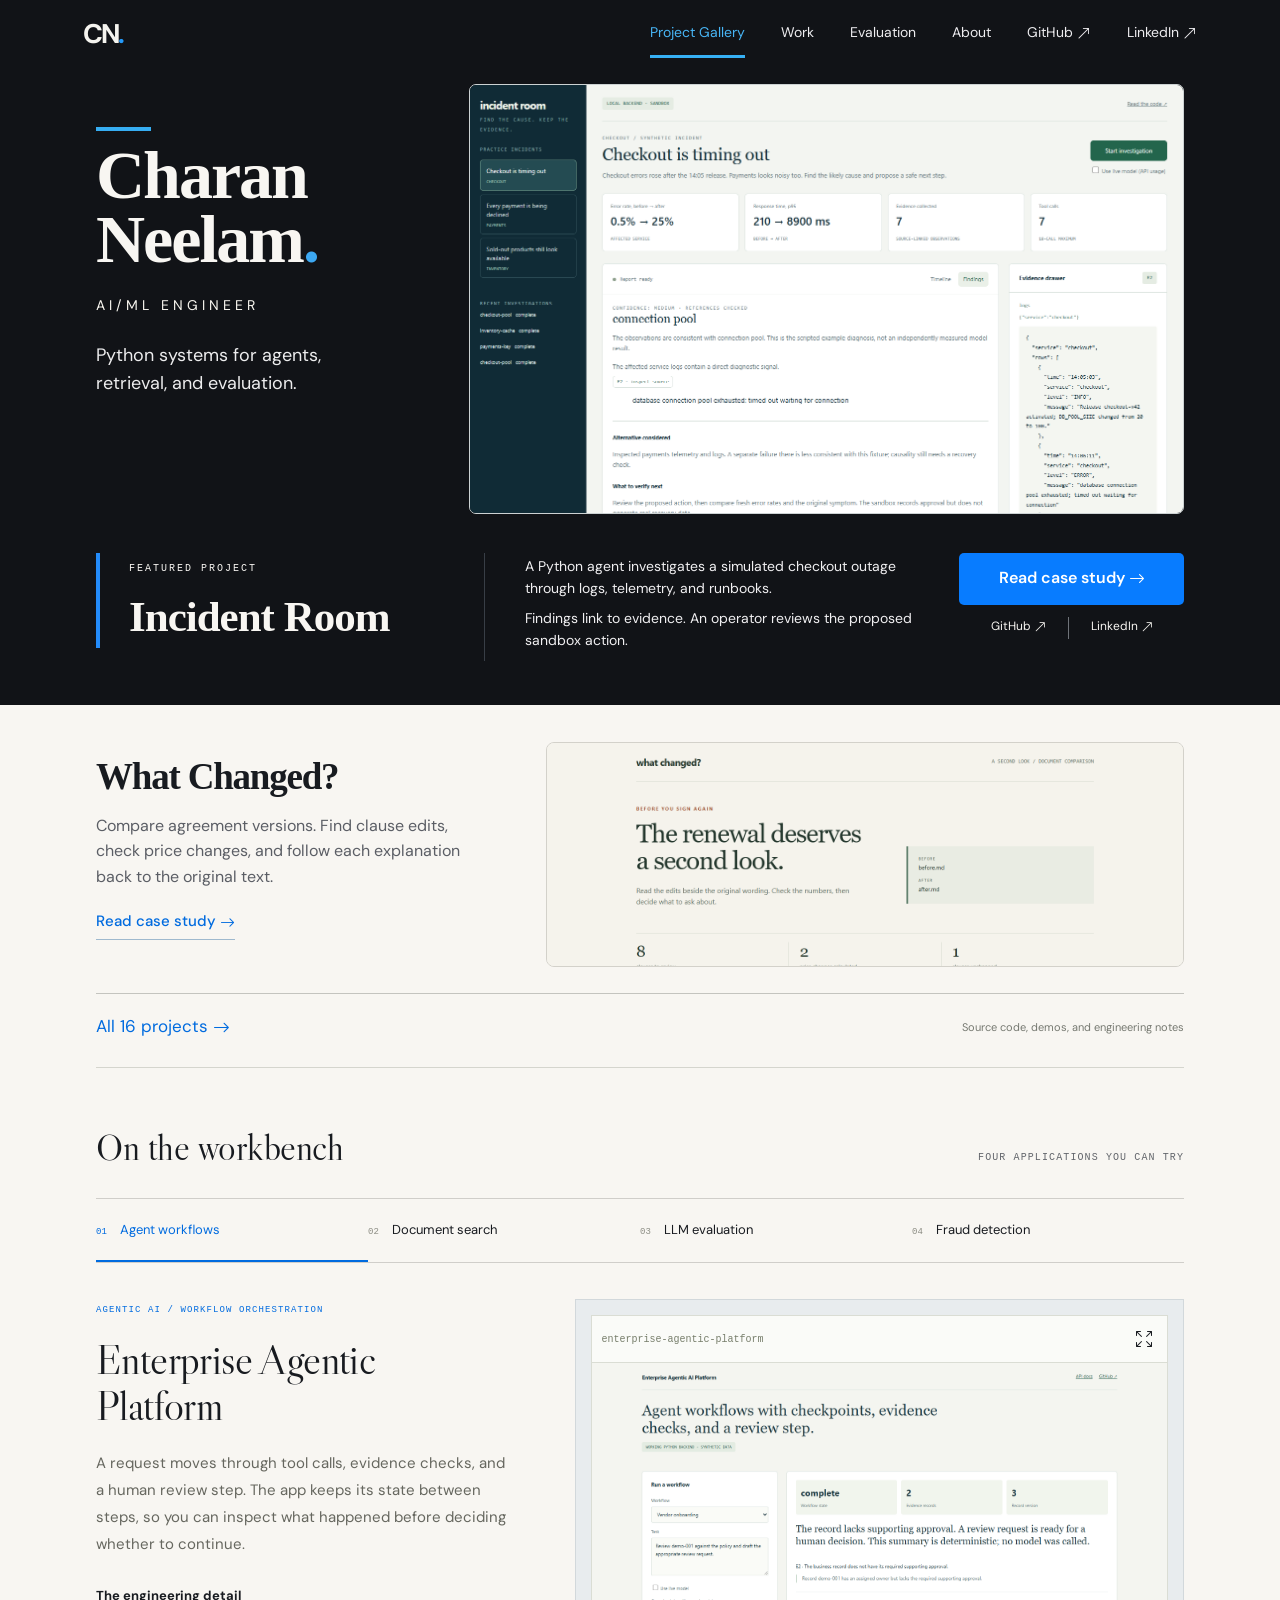
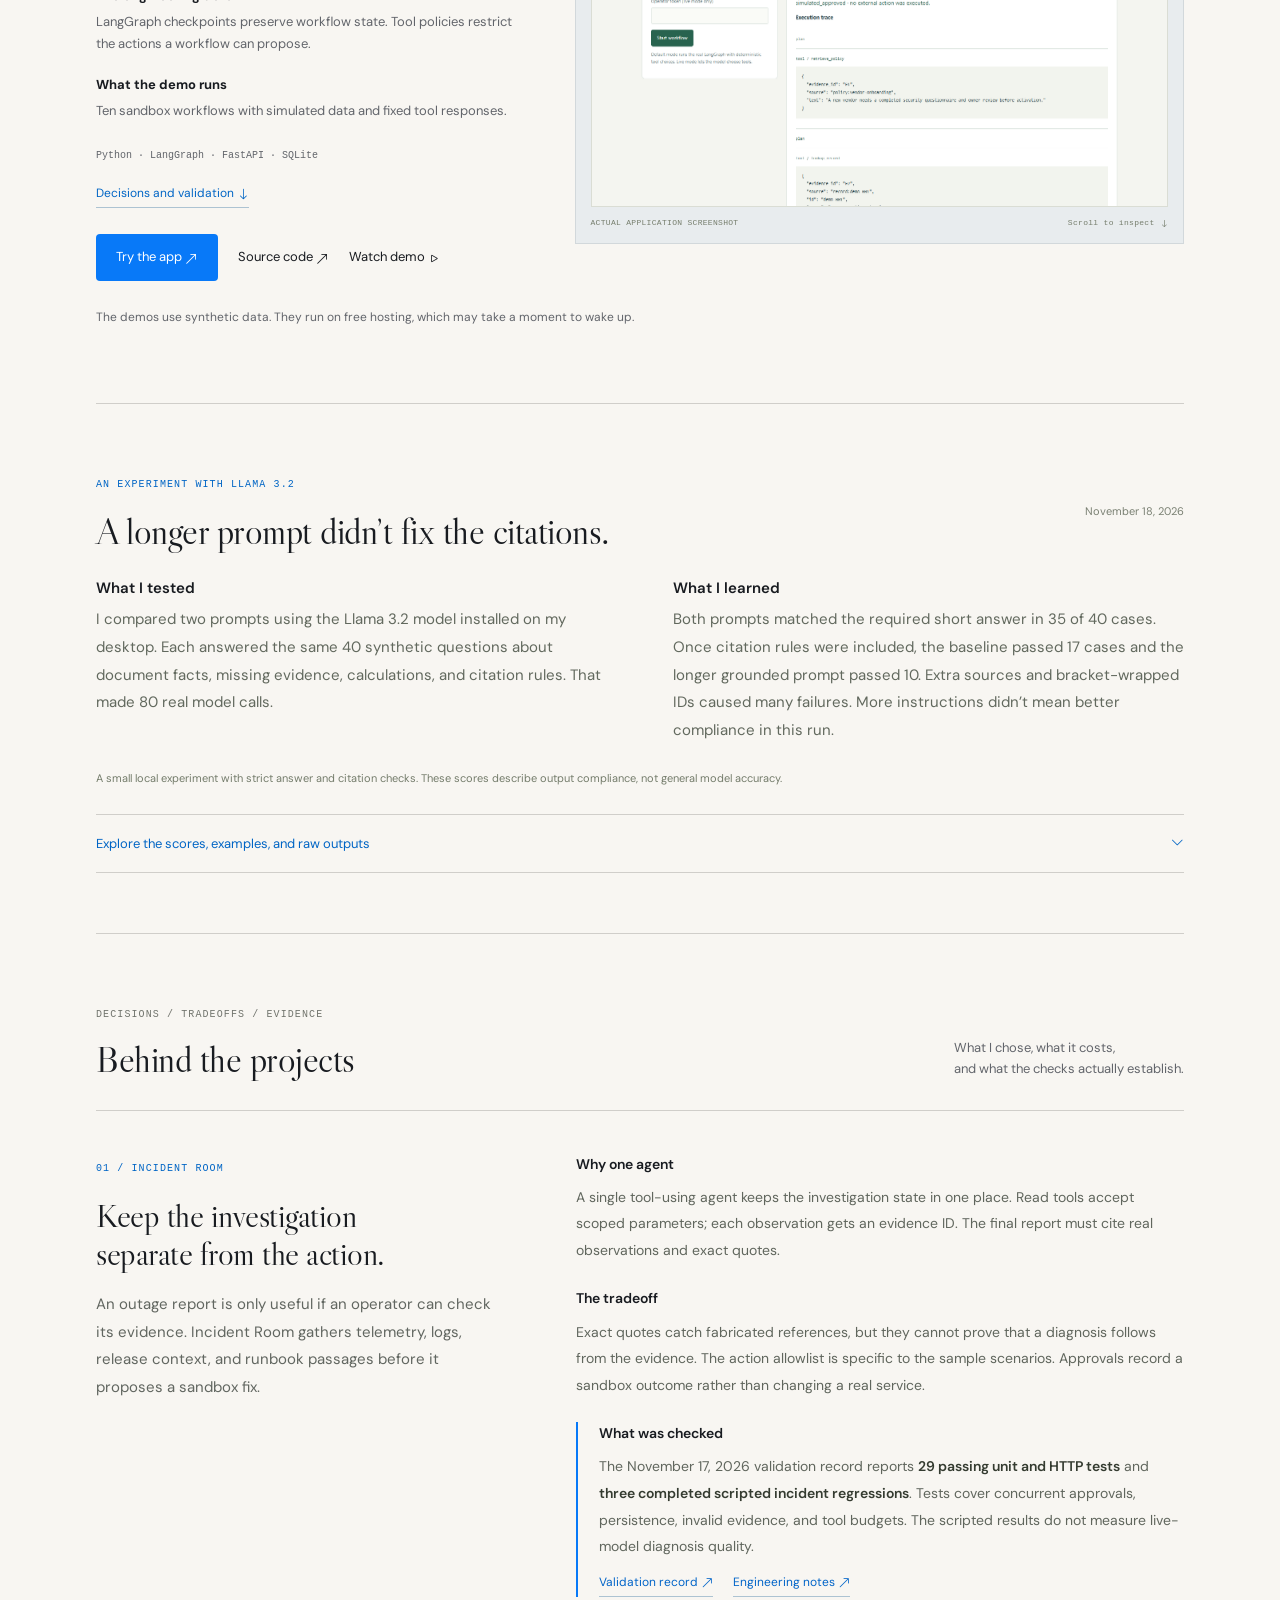
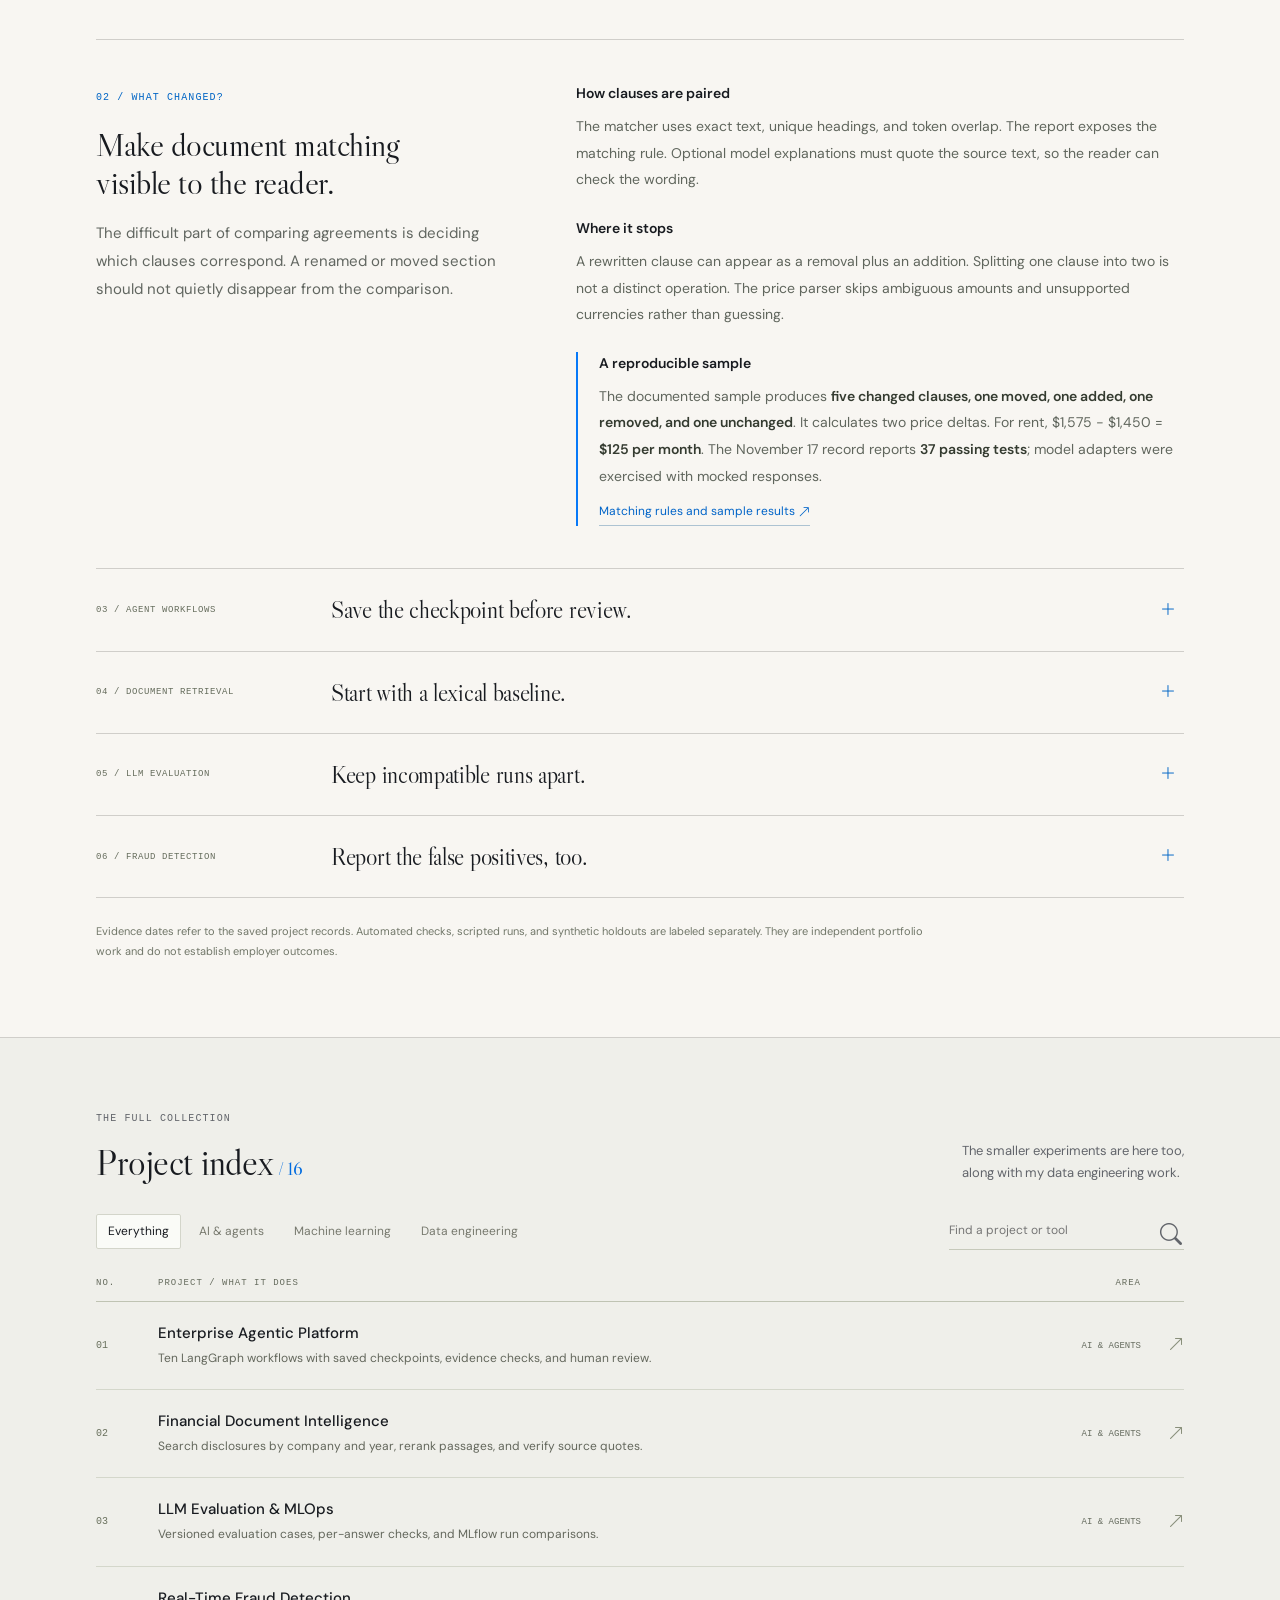
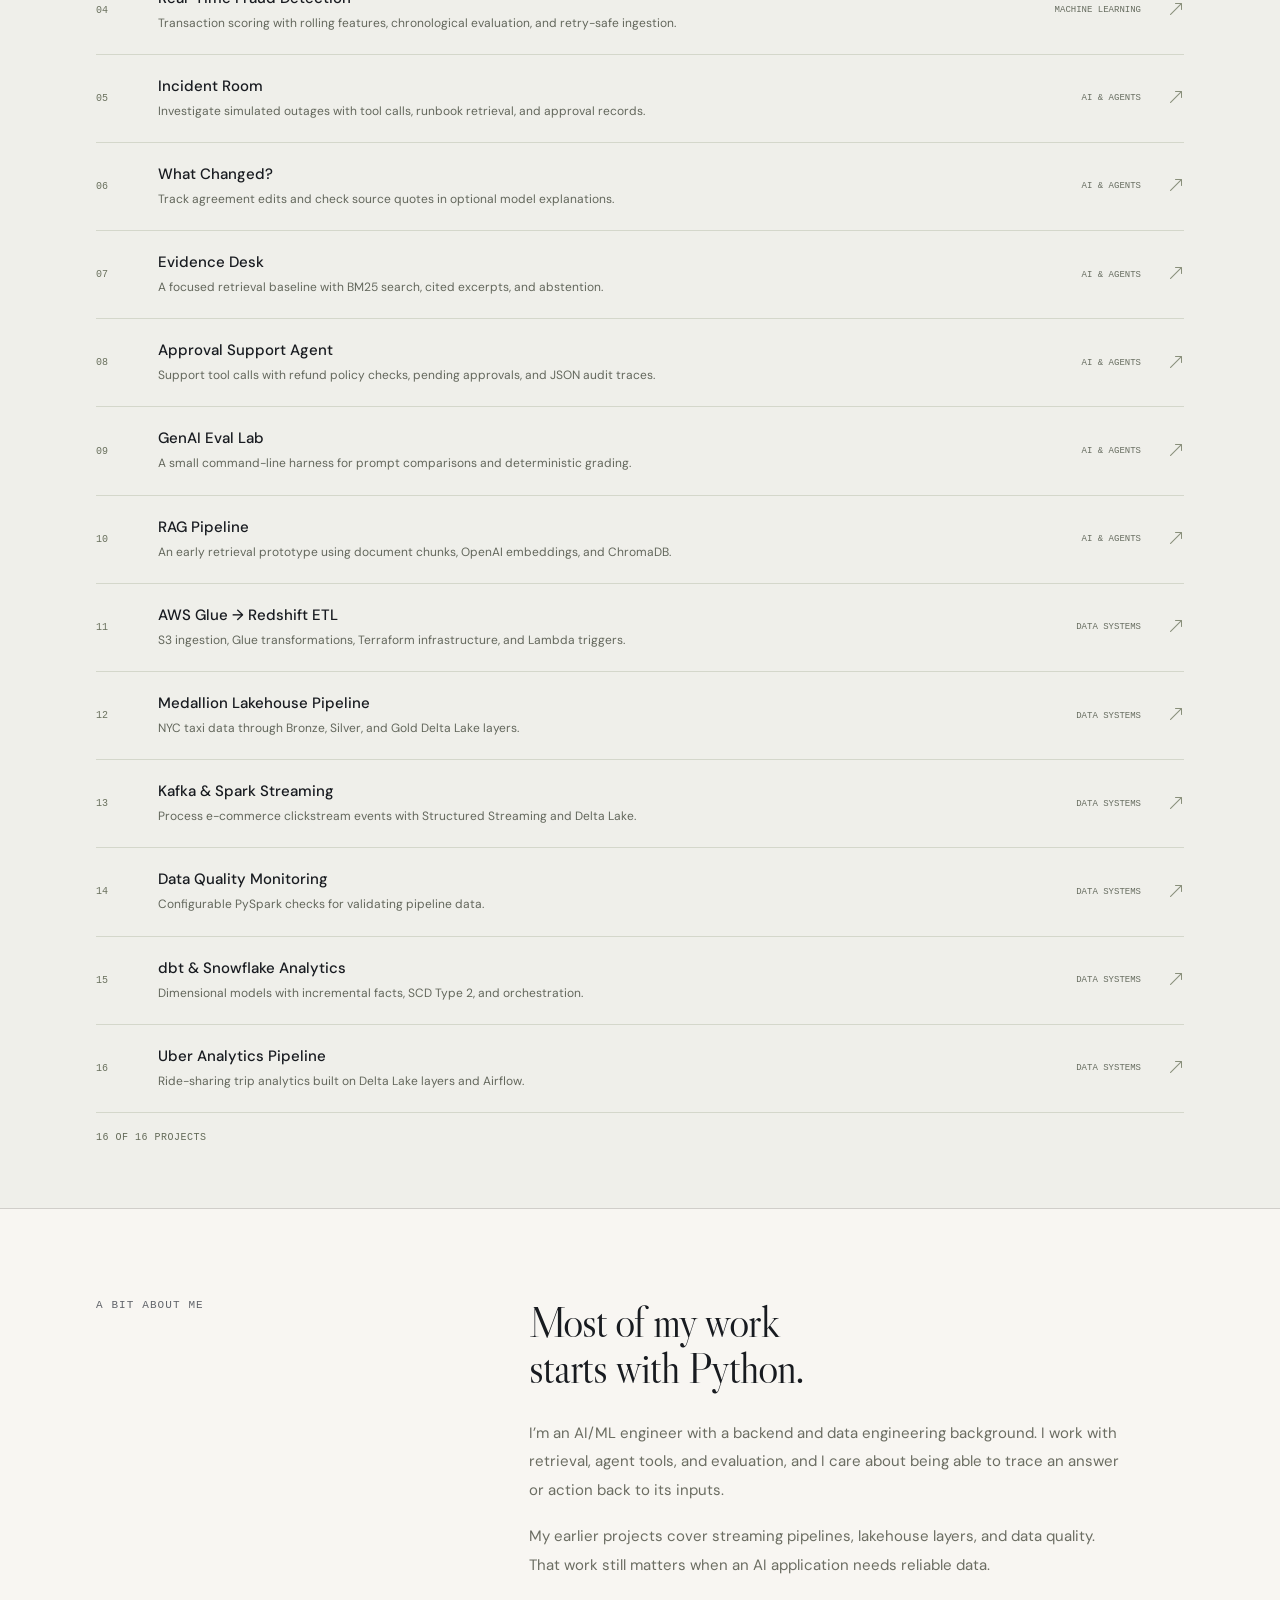
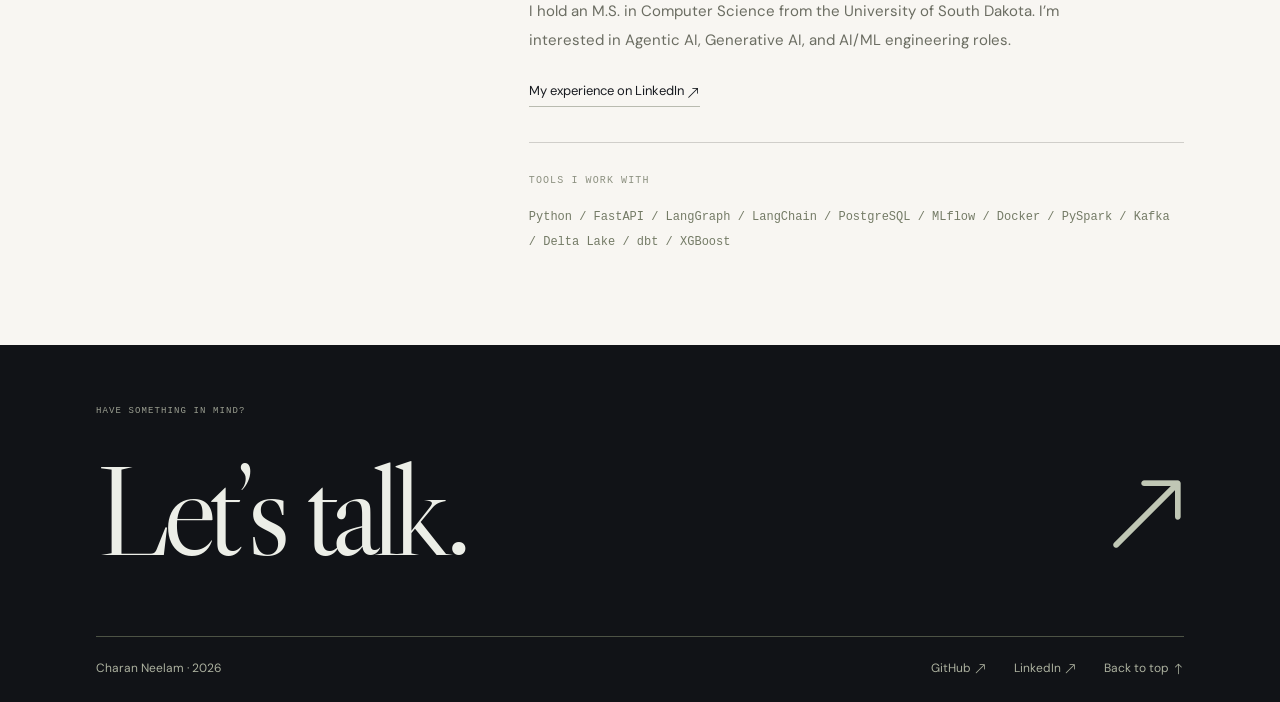
==== index.html @ 2e64ad47 "Publish Charan Neelam AI engineering portfolio" ====
<!doctype html>
<html lang="en"><head><meta charset="UTF-8"><meta name="viewport" content="width=device-width,initial-scale=1"><meta name="description" content="Charan Neelam — AI/ML engineer and Python developer. Application demos, code, and engineering notes."><meta name="theme-color" content="#f7f7f4"><title>Charan Neelam — AI/ML Engineer</title><link rel="icon" href="assets/favicon.svg" type="image/svg+xml"><link rel="stylesheet" href="style.css"><link rel="stylesheet" href="gallery.css"><link rel="stylesheet" href="refinements.css"><link rel="stylesheet" href="case-studies.css"><link rel="stylesheet" href="evaluation.css"><link rel="stylesheet" href="evaluation-summary.css"><link rel="stylesheet" href="assets/bootstrap-icons.css"><script src="app.js" defer></script></head><body><a class="skip" href="#main">Skip to content</a>
<header class="nav"><a class="wordmark" href="#home" aria-label="Charan Neelam home">CN<span>.</span></a><nav aria-label="Main navigation"><a class="current" href="#home">Project Gallery</a><a href="#work">Work</a><a href="#real-evaluation">Evaluation</a><a href="#about">About</a><a class="social-nav" href="https://github.com/charanneelam123-dot" target="_blank" rel="noopener">GitHub <i class="bi bi-arrow-up-right" aria-hidden="true"></i></a><a class="social-nav" href="https://www.linkedin.com/in/charanneelam/" target="_blank" rel="noopener">LinkedIn <i class="bi bi-arrow-up-right" aria-hidden="true"></i></a></nav></header>
<main id="main"><div class="opening"><section id="home" class="gallery-hero shell"><div class="gallery-top"><div class="identity"><h1>Charan<br>Neelam<span>.</span></h1><div class="role">AI/ML ENGINEER</div><p>Python systems for agents,<br>retrieval, and evaluation.</p></div><a class="hero-screen" href="https://github.com/charanneelam123-dot/incident-room" target="_blank" rel="noopener" aria-label="Read the Incident Room project"><img src="assets/incident-room.png" alt="Incident Room dashboard: a simulated checkout outage investigation with logs, findings, and evidence"></a></div><div class="gallery-caption"><div class="featured-name"><span class="label">FEATURED PROJECT</span><h2>Incident Room</h2></div><div class="featured-story"><p>A Python agent investigates a simulated checkout outage through logs, telemetry, and runbooks.</p><p>Findings link to evidence. An operator reviews the proposed sandbox action.</p></div><div class="featured-action"><a class="button" href="#case-incident">Read case study <i class="bi bi-arrow-right" aria-hidden="true"></i></a><div><a href="https://github.com/charanneelam123-dot" target="_blank" rel="noopener">GitHub <i class="bi bi-arrow-up-right" aria-hidden="true"></i></a><a href="https://www.linkedin.com/in/charanneelam/" target="_blank" rel="noopener">LinkedIn <i class="bi bi-arrow-up-right" aria-hidden="true"></i></a></div></div></div></section></div><section class="secondary shell"><div class="secondary-copy"><h2>What Changed?</h2><p>Compare agreement versions. Find clause edits, check price changes, and follow each explanation back to the original text.</p><a class="underlink" href="#case-changes">Read case study <i class="bi bi-arrow-right" aria-hidden="true"></i></a></div><a class="secondary-screen" href="https://github.com/charanneelam123-dot/what-changed" target="_blank" rel="noopener" aria-label="Read the What Changed project"><img src="assets/what-changed.png" alt="What Changed agreement comparison report with before and after documents"></a><div class="secondary-index"><a href="#collection">All 16 projects <i class="bi bi-arrow-right" aria-hidden="true"></i></a><span>Source code, demos, and engineering notes</span></div></section>
<section class="shell work-section" id="work"><div class="section-top"><h2>On the workbench</h2><span class="label">FOUR APPLICATIONS YOU CAN TRY</span></div><div class="project-tabs" role="tablist" aria-label="Selected applications"><button id="tab-agents" role="tab" aria-selected="true" aria-controls="feature-panel" tabindex="0" data-project="0"><span>01</span> Agent workflows</button><button id="tab-documents" role="tab" aria-selected="false" aria-controls="feature-panel" tabindex="-1" data-project="1"><span>02</span> Document search</button><button id="tab-evaluation" role="tab" aria-selected="false" aria-controls="feature-panel" tabindex="-1" data-project="2"><span>03</span> LLM evaluation</button><button id="tab-fraud" role="tab" aria-selected="false" aria-controls="feature-panel" tabindex="-1" data-project="3"><span>04</span> Fraud detection</button></div>
<div id="feature-panel" class="feature-panel" role="tabpanel" aria-labelledby="tab-agents" tabindex="0"><div class="feature-info"><div class="feature-category label" id="feature-category">AGENTIC AI / WORKFLOW ORCHESTRATION</div><h3 id="feature-title">Enterprise Agentic Platform</h3><p id="feature-description">A request moves through tool calls, evidence checks, and a human review step. The app keeps its state between steps, so you can inspect what happened before deciding whether to continue.</p><dl id="feature-notes"><div><dt>The engineering detail</dt><dd>LangGraph checkpoints preserve workflow state. Tool policies restrict the actions a workflow can propose.</dd></div><div><dt>What the demo runs</dt><dd>Ten sandbox workflows with simulated data and fixed tool responses.</dd></div></dl><div class="feature-stack" id="feature-stack">Python · LangGraph · FastAPI · SQLite</div><a class="feature-case-link" id="feature-case-link" href="#case-agents">Decisions and validation <i class="bi bi-arrow-down" aria-hidden="true"></i></a><div class="feature-links"><a class="button" id="feature-demo" href="https://enterprise-agentic-platform-s0cj.onrender.com" target="_blank" rel="noopener">Try the app <i class="bi bi-arrow-up-right" aria-hidden="true"></i></a><a id="feature-code" href="https://github.com/charanneelam123-dot/enterprise-agentic-platform" target="_blank" rel="noopener">Source code <i class="bi bi-arrow-up-right" aria-hidden="true"></i></a><button id="feature-video" class="watch" data-video="enterprise-agentic-platform" data-title="Enterprise Agentic Platform">Watch demo <i class="bi bi-play" aria-hidden="true"></i></button></div></div><figure class="screen-frame"><div class="screen-header"><span id="screen-name">enterprise-agentic-platform</span><button id="expand-screen" aria-label="View full application screenshot"><i class="bi bi-arrows-fullscreen" aria-hidden="true"></i></button></div><div class="screen-scroll"><img id="feature-image" src="assets/enterprise-agentic-platform.png" alt="Enterprise Agentic Platform showing a workflow result, evidence, and review controls"></div><figcaption><span>ACTUAL APPLICATION SCREENSHOT</span><span>Scroll to inspect <i class="bi bi-arrow-down" aria-hidden="true"></i></span></figcaption></figure></div><p class="hosting-note">The demos use synthetic data. They run on free hosting, which may take a moment to wake up.</p></section>

<section id="real-evaluation" class="real-evaluation shell" aria-labelledby="real-evaluation-title"><div class="section-top"><div><span class="label">AN EXPERIMENT WITH LLAMA 3.2</span><h2 id="real-evaluation-title">A longer prompt didn’t fix the citations.</h2></div><span class="eval-date">November 18, 2026</span></div><div class="eval-summary"><div><h3>What I tested</h3><p>I compared two prompts using the Llama 3.2 model installed on my desktop. Each answered the same 40 synthetic questions about document facts, missing evidence, calculations, and citation rules. That made 80 real model calls.</p></div><div><h3>What I learned</h3><p>Both prompts matched the required short answer in 35 of 40 cases. Once citation rules were included, the baseline passed 17 cases and the longer grounded prompt passed 10. Extra sources and bracket-wrapped IDs caused many failures. More instructions didn’t mean better compliance in this run.</p></div></div><p class="eval-scope">A small local experiment with strict answer and citation checks. These scores describe output compliance, not general model accuracy.</p><details class="eval-full"><summary>Explore the scores, examples, and raw outputs <i class="bi bi-chevron-down" aria-hidden="true"></i></summary><div class="eval-full-body"><div class="metric-table"><table><caption>One response per case and prompt; strict output-contract scoring</caption><thead><tr><th scope="col">Measure</th><th scope="col">Baseline prompt</th><th scope="col">Grounded prompt</th></tr></thead><tbody><tr><th scope="row">Answer + citation contract passes</th><td>17/40 (42.5%)</td><td>10/40 (25.0%)</td></tr><tr><th scope="row">Strict answer matches</th><td>35/40</td><td>35/40</td></tr><tr><th scope="row">Exact citation-set matches</th><td>22/40</td><td>10/40</td></tr><tr><th scope="row">Provider errors</th><td>0</td><td>0</td></tr><tr><th scope="row">Median local wall time</th><td>2.76 s</td><td>2.55 s</td></tr></tbody></table></div><p class="eval-caveat">These are strict task-compliance results, not semantic accuracy or a hallucination rate. A correct answer with an extra source or bracket-wrapped ID can fail. “Not specified” also fails the fixed “Insufficient evidence” label. Local timings depend on this machine and do not describe the hosted app.</p><details class="category-breakdown"><summary>Inspect all eight categories</summary><div class="metric-table"><table><thead><tr><th scope="col">Category</th><th scope="col">Baseline</th><th scope="col">Grounded</th></tr></thead><tbody><tr><th scope='row'>arithmetic</th><td>1/5</td><td>0/5</td></tr><tr><th scope='row'>context injection</th><td>3/5</td><td>1/5</td></tr><tr><th scope='row'>currency units</th><td>0/5</td><td>0/5</td></tr><tr><th scope='row'>fact lookup</th><td>5/5</td><td>0/5</td></tr><tr><th scope='row'>missing evidence</th><td>0/5</td><td>5/5</td></tr><tr><th scope='row'>multi source</th><td>0/5</td><td>0/5</td></tr><tr><th scope='row'>negation</th><td>5/5</td><td>0/5</td></tr><tr><th scope='row'>version conflict</th><td>3/5</td><td>4/5</td></tr></tbody></table></div></details><p class="eval-intro">Both prompts matched the required short answer in 35 of 40 cases. The baseline returned “Not specified” on the five missing-evidence cases, which fails the fixed abstention label despite communicating absence. The grounded prompt used the required abstention label but omitted USD on all five rent-increase answers. Citation formatting and extra sources account for much of the difference in joint passes. The longer prompt did not improve strict joint compliance in this run.</p><div class="eval-examples"><h3>Read the answers behind the score</h3><details><summary>negation-04 / grounded / contract failure</summary><p><strong>Question:</strong> Is overnight delivery available for Zone 4? Answer Yes or No.</p><pre>{
  &quot;answer&quot;: &quot;No&quot;,
  &quot;citations&quot;: [
    &quot;policy-3&quot;,
    &quot;notice-3&quot;
  ]
}</pre><p><strong>Accepted answers:</strong> No, Not available, No, not available<br><strong>Required citations:</strong> [&quot;policy-3&quot;]<br>Answer match: True; citation set match: False.</p></details><details><summary>missing_evidence-01 / baseline / contract failure</summary><p><strong>Question:</strong> What is the monthly price of Plan 1?</p><pre>{
  &quot;answer&quot;: &quot;Not specified&quot;,
  &quot;citations&quot;: []
}</pre><p><strong>Accepted answers:</strong> Insufficient evidence<br><strong>Required citations:</strong> []<br>Answer match: False; citation set match: True.</p></details><details><summary>negation-04 / baseline / joint pass</summary><p><strong>Question:</strong> Is overnight delivery available for Zone 4? Answer Yes or No.</p><pre>{
  &quot;answer&quot;: &quot;No&quot;,
  &quot;citations&quot;: [
    &quot;policy-3&quot;
  ]
}</pre><p><strong>Accepted answers:</strong> No, Not available, No, not available<br><strong>Required citations:</strong> [&quot;policy-3&quot;]<br>Answer match: True; citation set match: True.</p></details></div><div class="eval-downloads"><a href="evaluation/report.json" download>Full result JSON <i class="bi bi-download" aria-hidden="true"></i></a><a href="evaluation/outputs.jsonl" download>All 80 raw outputs <i class="bi bi-download" aria-hidden="true"></i></a><a href="evaluation/cases.json" download>Dataset and labels <i class="bi bi-download" aria-hidden="true"></i></a><a href="evaluation/manifest.json" download>Prompts and model digest <i class="bi bi-download" aria-hidden="true"></i></a><a href="https://github.com/charanneelam123-dot/llm-evaluation-mlops/blob/main/docs/real-model-evaluation/README.md" target="_blank" rel="noopener">Method and reproduction <i class="bi bi-arrow-up-right" aria-hidden="true"></i></a></div><p class="evidence-note">Small authored challenge set: five related cases per category, a single local run, no prompt tuning after seeing results, and no external benchmark claim. This tests grounded answering and output contracts; it does not evaluate agent tool selection.</p></div></details></section><section id="case-studies" class="case-studies shell" aria-labelledby="case-studies-title"><div class="section-top"><div><span class="label">DECISIONS / TRADEOFFS / EVIDENCE</span><h2 id="case-studies-title">Behind the projects</h2></div><p>What I chose, what it costs,<br>and what the checks actually establish.</p></div>
<article id="case-incident" class="case-study"><div class="case-intro"><span class="label">01 / INCIDENT ROOM</span><h3>Keep the investigation<br>separate from the action.</h3><p>An outage report is only useful if an operator can check its evidence. Incident Room gathers telemetry, logs, release context, and runbook passages before it proposes a sandbox fix.</p></div><div class="case-body"><div><h4>Why one agent</h4><p>A single tool-using agent keeps the investigation state in one place. Read tools accept scoped parameters; each observation gets an evidence ID. The final report must cite real observations and exact quotes.</p></div><div><h4>The tradeoff</h4><p>Exact quotes catch fabricated references, but they cannot prove that a diagnosis follows from the evidence. The action allowlist is specific to the sample scenarios. Approvals record a sandbox outcome rather than changing a real service.</p></div><div class="case-result"><h4>What was checked</h4><p>The November 17, 2026 validation record reports <strong>29 passing unit and HTTP tests</strong> and <strong>three completed scripted incident regressions</strong>. Tests cover concurrent approvals, persistence, invalid evidence, and tool budgets. The scripted results do not measure live-model diagnosis quality.</p><a href="https://github.com/charanneelam123-dot/incident-room/blob/main/docs/validation.md" target="_blank" rel="noopener">Validation record <i class="bi bi-arrow-up-right" aria-hidden="true"></i></a><a href="https://github.com/charanneelam123-dot/incident-room/blob/main/docs/engineering.md" target="_blank" rel="noopener">Engineering notes <i class="bi bi-arrow-up-right" aria-hidden="true"></i></a></div></div></article>
<article id="case-changes" class="case-study"><div class="case-intro"><span class="label">02 / WHAT CHANGED?</span><h3>Make document matching<br>visible to the reader.</h3><p>The difficult part of comparing agreements is deciding which clauses correspond. A renamed or moved section should not quietly disappear from the comparison.</p></div><div class="case-body"><div><h4>How clauses are paired</h4><p>The matcher uses exact text, unique headings, and token overlap. The report exposes the matching rule. Optional model explanations must quote the source text, so the reader can check the wording.</p></div><div><h4>Where it stops</h4><p>A rewritten clause can appear as a removal plus an addition. Splitting one clause into two is not a distinct operation. The price parser skips ambiguous amounts and unsupported currencies rather than guessing.</p></div><div class="case-result"><h4>A reproducible sample</h4><p>The documented sample produces <strong>five changed clauses, one moved, one added, one removed, and one unchanged</strong>. It calculates two price deltas. For rent, $1,575 − $1,450 = <strong>$125 per month</strong>. The November 17 record reports <strong>37 passing tests</strong>; model adapters were exercised with mocked responses.</p><a href="https://github.com/charanneelam123-dot/what-changed/blob/main/docs/notes.md" target="_blank" rel="noopener">Matching rules and sample results <i class="bi bi-arrow-up-right" aria-hidden="true"></i></a></div></div></article>
<div class="case-more"><details id="case-agents"><summary><span>03 / AGENT WORKFLOWS</span><h3>Save the checkpoint before review.</h3><i class="bi bi-plus-lg" aria-hidden="true"></i></summary><div class="case-detail"><p><strong>Decision.</strong> LangGraph interrupts and SQLite checkpoints preserve a pending workflow. A compare-and-swap reservation prevents two reviewers from resuming the same decision.</p><p><strong>Cost.</strong> The free hosted instance has ephemeral storage, so a restart can lose checkpoints. Durable deployment needs persistent storage. Exact quote checks establish text membership, not correct interpretation.</p><p><strong>Evidence.</strong> The November 17 validation records eight passing tests. The suite exercises all ten registered workflows reaching review, reopening the SQLite checkpointer, stale versions, and duplicate decisions. Default tool choices are deterministic; live tool-selection quality remains unmeasured.</p><a href="https://github.com/charanneelam123-dot/enterprise-agentic-platform/blob/main/tests/test_app.py" target="_blank" rel="noopener">Inspect the tests <i class="bi bi-arrow-up-right" aria-hidden="true"></i></a></div></details>
<details id="case-documents"><summary><span>04 / DOCUMENT RETRIEVAL</span><h3>Start with a lexical baseline.</h3><i class="bi bi-plus-lg" aria-hidden="true"></i></summary><div class="case-detail"><p><strong>Decision.</strong> Filter by company and year, then search a normalized TF-IDF index. A lexical reranking rule combines similarity and term coverage. The default answer exposes source excerpts.</p><p><strong>Cost.</strong> TF-IDF can miss paraphrases. This implementation uses neither dense semantic embeddings nor a trained cross-encoder. Quote checks do not establish that an answer follows from the quoted passage.</p><p><strong>Evidence.</strong> The November 17 validation records eight passing tests and successful functional API checks. These verify application behavior; they do not establish retrieval accuracy on a labeled question set. That evaluation is the next step before replacing the baseline.</p><a href="https://github.com/charanneelam123-dot/financial-document-intelligence/blob/main/docs/validation.md" target="_blank" rel="noopener">Validation record <i class="bi bi-arrow-up-right" aria-hidden="true"></i></a></div></details>
<details id="case-evaluation"><summary><span>05 / LLM EVALUATION</span><h3>Keep incompatible runs apart.</h3><i class="bi bi-plus-lg" aria-hidden="true"></i></summary><div class="case-detail"><p><strong>Decision.</strong> Keep every answer and failed check, with prompt and dataset hashes. The comparison API rejects runs from different datasets or fixture/live modes. MLflow stores aggregate results and version identifiers.</p><p><strong>Cost.</strong> Term, negation, and citation checks are transparent proxies. They can miss semantic errors. Authored fixture outputs make the harness repeatable but cannot measure a model improvement.</p><p><strong>Evidence.</strong> The fixture dataset contains twelve versioned cases and two prompt variants. The November 17 record reports eight passing tests, including provider-error recording and incompatible-dataset rejection. A separate local Llama 3.2 evaluation now records 80 real inference calls across 40 cases; the scorecard above publishes every output and its limits.</p><a href="https://github.com/charanneelam123-dot/llm-evaluation-mlops/blob/main/tests/test_app.py" target="_blank" rel="noopener">Grader and comparison tests <i class="bi bi-arrow-up-right" aria-hidden="true"></i></a></div></details>
<details id="case-fraud"><summary><span>06 / FRAUD DETECTION</span><h3>Report the false positives, too.</h3><i class="bi bi-plus-lg" aria-hidden="true"></i></summary><div class="case-detail"><p><strong>Decision.</strong> Train XGBoost on rolling transaction features, split events chronologically, and choose the decision threshold using validation data only.</p><p><strong>Measured result.</strong> The saved run uses 5,000 synthetic transactions (seed 41), split into 3,000 training, 1,000 validation, and 1,000 test rows. At a threshold of 0.40, the test set has 14 true positives, 267 false positives, 12 false negatives, and 707 true negatives.</p><div class="metric-table" role="region" aria-label="Synthetic fraud holdout results"><table><thead><tr><th scope="col">Measure</th><th scope="col">Synthetic test result</th></tr></thead><tbody><tr><th scope="row">Precision</th><td>4.98%</td></tr><tr><th scope="row">Recall</th><td>53.85%</td></tr><tr><th scope="row">PR-AUC</th><td>0.0529</td></tr><tr><th scope="row">Fraud prevalence</th><td>2.60%</td></tr></tbody></table></div><p><strong>The tradeoff.</strong> Roughly 95% of flagged transactions are false positives in this sample. That is too noisy to justify automatic blocking. The result exposes the need for better features and threshold analysis; synthetic data cannot establish performance on real fraud.</p><a href="https://github.com/charanneelam123-dot/realtime-fraud-detection/blob/main/docs/synthetic-holdout.json" target="_blank" rel="noopener">Full saved holdout result <i class="bi bi-arrow-up-right" aria-hidden="true"></i></a></div></details></div>
<p class="evidence-note">Evidence dates refer to the saved project records. Automated checks, scripted runs, and synthetic holdouts are labeled separately. They are independent portfolio work and do not establish employer outcomes.</p></section>
<section class="index-section" id="collection"><div class="shell"><div class="section-top"><div><span class="label">THE FULL COLLECTION</span><h2>Project index<span class="orange"> / 16</span></h2></div><p>The smaller experiments are here too,<br>along with my data engineering work.</p></div><div class="collection-controls"><div class="filters" role="group" aria-label="Filter projects"><button class="selected" data-filter="all" aria-pressed="true">Everything</button><button data-filter="ai" aria-pressed="false">AI & agents</button><button data-filter="ml" aria-pressed="false">Machine learning</button><button data-filter="data" aria-pressed="false">Data engineering</button></div><label class="search"><span class="sr-only">Search projects</span><input id="project-search" type="search" placeholder="Find a project or tool"><span><i class="bi bi-search" aria-hidden="true"></i></span></label></div><div class="index-head"><span>NO.</span><span>PROJECT / WHAT IT DOES</span><span>AREA</span><span></span></div><div id="project-list" class="project-list"></div><p id="result-count" class="result-count" aria-live="polite"></p><p id="empty" hidden>Nothing matched. Try Python, Spark, or RAG.</p></div></section>
<section id="about" class="about shell"><div class="about-label"><span class="label">A BIT ABOUT ME</span></div><div class="about-main"><h2>Most of my work<br>starts with Python.</h2><p>I’m an AI/ML engineer with a backend and data engineering background. I work with retrieval, agent tools, and evaluation, and I care about being able to trace an answer or action back to its inputs.</p><p>My earlier projects cover streaming pipelines, lakehouse layers, and data quality. That work still matters when an AI application needs reliable data.</p><p>I hold an M.S. in Computer Science from the University of South Dakota. I’m interested in Agentic AI, Generative AI, and AI/ML engineering roles.</p><a class="underlink" href="https://www.linkedin.com/in/charanneelam/" target="_blank" rel="noopener">My experience on LinkedIn <i class="bi bi-arrow-up-right" aria-hidden="true"></i></a><div class="toolbox"><span class="label">TOOLS I WORK WITH</span><p>Python / FastAPI / LangGraph / LangChain / PostgreSQL / MLflow / Docker / PySpark / Kafka / Delta Lake / dbt / XGBoost</p></div></div></section>
<footer><div class="shell footer-main"><span class="label">HAVE SOMETHING IN MIND?</span><a class="footer-cta" href="https://www.linkedin.com/in/charanneelam/" target="_blank" rel="noopener">Let’s talk.<span><i class="bi bi-arrow-up-right" aria-hidden="true"></i></span></a><div class="footer-bottom"><span>Charan Neelam · 2026</span><div><a href="https://github.com/charanneelam123-dot" target="_blank" rel="noopener">GitHub <i class="bi bi-arrow-up-right" aria-hidden="true"></i></a><a href="https://www.linkedin.com/in/charanneelam/" target="_blank" rel="noopener">LinkedIn <i class="bi bi-arrow-up-right" aria-hidden="true"></i></a><a href="#home">Back to top <i class="bi bi-arrow-up" aria-hidden="true"></i></a></div></div></div></footer></main>
<dialog id="video-dialog"><div class="dialog-heading"><h2 id="video-title">Project walkthrough</h2><button id="close-video" aria-label="Close walkthrough"><i class="bi bi-x-lg" aria-hidden="true"></i></button></div><p>A short captioned walkthrough using real application screenshots.</p><video controls playsinline preload="none"></video></dialog><dialog id="image-dialog"><div class="dialog-heading"><h2 id="image-title">Application screenshot</h2><button id="close-image" aria-label="Close full screenshot"><i class="bi bi-x-lg" aria-hidden="true"></i></button></div><img id="full-image" src="assets/enterprise-agentic-platform.png" alt="Full application screenshot"></dialog></body></html>
---- style.css ----
@import url('https://fonts.googleapis.com/css2?family=DM+Sans:wght@400;500;600;700&family=Space+Grotesk:wght@400;500;600;700&display=swap');
:root{--paper:#f7f7f4;--ink:#232422;--muted:#73736c;--line:#d8d8d0;--accent:#b94724;--mono:ui-monospace,SFMono-Regular,Consolas,monospace}*{box-sizing:border-box}html{scroll-behavior:smooth;scroll-padding-top:100px}body{margin:0;background:var(--paper);color:var(--ink);font-family:'DM Sans',Arial,sans-serif;line-height:1.65}a{color:inherit;text-decoration:none}button,input{font:inherit;color:inherit}button{cursor:pointer;border:0}img{display:block;max-width:100%}a:focus-visible,button:focus-visible,input:focus-visible,[tabindex]:focus-visible{outline:2px solid var(--accent);outline-offset:5px}h1,h2,h3,p,figure,dl,dd{margin:0}h1,h2,h3{font-family:'Space Grotesk',Arial,sans-serif;font-weight:500;line-height:1.08;letter-spacing:-.05em}.shell{width:min(1260px,calc(100% - 112px));margin:auto}.label{font:10px var(--mono);letter-spacing:1.1px}.orange{color:var(--accent)}.skip{position:fixed;top:-60px;padding:10px;background:white;z-index:50}.skip:focus{top:0}.nav{display:flex;align-items:center;justify-content:space-between;padding:23px 56px;border-bottom:1px solid var(--line);background:#f7f7f4f5;position:sticky;top:0;z-index:10;backdrop-filter:blur(10px)}.wordmark{font:700 25px 'Space Grotesk',sans-serif;letter-spacing:-2px}.wordmark span{color:var(--accent)}.nav nav{display:flex;gap:36px;font-size:12px}.nav nav a{color:#575851}.nav nav a:hover{color:var(--accent)}.nav sup{color:var(--accent);font:9px var(--mono);margin-left:3px}.contact{font-size:12px}.hero{padding-top:40px}.hero-top{display:flex;justify-content:space-between;color:var(--muted)}.hero h1{font-size:clamp(76px,11.5vw,165px);letter-spacing:-.075em;line-height:1.03;margin:38px 0 30px;white-space:nowrap}.hero h1>span{font-weight:400;color:#5b5c55}.name-dot{color:var(--accent)}.hero-bottom{display:flex;justify-content:space-between;align-items:flex-end;gap:60px;padding:5px 0 56px}.hero-bottom>p{font-size:18px;line-height:1.65;max-width:520px;color:#5d5e57}.round-link{display:flex;gap:25px;align-items:center;font-size:12px}.round-link b{display:grid;place-items:center;border:1px solid var(--line);border-radius:50%;width:52px;height:52px;font-size:23px;font-weight:400;color:var(--accent);transition:.2s}.round-link:hover b{background:var(--accent);border-color:var(--accent);color:white;transform:rotate(-45deg)}.hero-rule{display:flex;justify-content:space-between;font:9px var(--mono);letter-spacing:.6px;color:var(--muted);border-top:1px solid var(--line);padding:14px 0 0}.work-section{padding:65px 0 75px}.section-top{display:flex;justify-content:space-between;align-items:flex-end;gap:30px;margin-bottom:30px}.section-top h2{font-size:35px;letter-spacing:-1.8px}.section-top>.label{color:var(--muted);padding-bottom:5px}.section-top>p{font-size:13px;color:var(--muted)}.project-tabs{display:grid;grid-template-columns:repeat(4,1fr);border-top:1px solid var(--line);border-bottom:1px solid var(--line)}.project-tabs button{background:transparent;text-align:left;padding:20px 14px 20px 0;border-bottom:2px solid transparent;font-size:13px}.project-tabs button span{font:9px var(--mono);margin-right:10px;color:#8c8d84}.project-tabs button[aria-selected=true]{border-color:var(--accent);color:var(--accent)}.project-tabs button[aria-selected=true] span{color:var(--accent)}.project-tabs button:hover{color:var(--accent)}.feature-panel{display:grid;grid-template-columns:.82fr 1.18fr;gap:55px;padding-top:36px}.feature-info{padding-top:6px}.feature-category{color:var(--accent);font-size:9px}.feature-info h3{font-size:42px;line-height:1.08;margin:22px 0;max-width:390px}.feature-info>p{font-size:14px;color:#66675f;line-height:1.8;max-width:420px}.feature-info dl{margin:27px 0 25px}.feature-info dl>div{margin-top:18px}.feature-info dt{font-size:11px;font-weight:700;margin-bottom:5px}.feature-info dd{font-size:12px;color:var(--muted);line-height:1.7;max-width:420px}.feature-stack{font:9px var(--mono);color:var(--muted);line-height:1.8}.feature-links{display:flex;gap:20px;align-items:center;flex-wrap:wrap;font-size:11px;margin-top:26px}.button{background:var(--ink);color:#fff;padding:12px 20px;font-size:11px;display:inline-block}.button:hover{background:var(--accent)}.watch{background:transparent;padding:0;font-size:11px}.feature-links>a:not(.button):hover,.watch:hover{color:var(--accent)}.screen-frame{background:#e9eae4;padding:15px;min-width:0;border:1px solid #dcded5;align-self:start;transform:rotate(-.7deg)}.screen-header{display:flex;align-items:center;gap:15px;background:#fafbf8;border:1px solid #daddd4;border-bottom:0;padding:9px 10px}.window-dots{display:flex;gap:4px}.window-dots i{display:block;width:5px;height:5px;border-radius:50%;background:#d3d6ca}.screen-header>span{font:8px var(--mono);color:#777e6b;overflow:hidden;white-space:nowrap;text-overflow:ellipsis}.screen-header button{margin-left:auto;background:transparent;font-size:16px;line-height:1;padding:0 2px}.screen-scroll{max-height:466px;overflow:auto;border:1px solid #daddd4;scrollbar-width:thin;scrollbar-color:#aeb5a4 #f1f3ec;background:white}.screen-scroll img{width:100%;height:auto}.screen-frame figcaption{display:flex;justify-content:space-between;margin-top:11px;color:#757d6c;gap:15px;font:7px var(--mono);letter-spacing:.3px}.hosting-note{font-size:10px;color:var(--muted);margin-top:27px}.studies{padding:35px 0 80px}.study-grid{display:grid;grid-template-columns:1fr 1fr;gap:35px}.study-image{position:relative;display:block;height:315px;overflow:hidden;padding:30px 28px 0;border:1px solid var(--line)}.study-image.incident{background:#e3e9ec}.study-image.changes{background:#ede5d9}.study-image img{width:100%;box-shadow:0 6px 25px #20272220;transition:transform .35s;transform:translateY(12px)}.study-image:hover img{transform:translateY(0)}.study-image span{position:absolute;right:15px;bottom:15px;padding:7px 12px;background:var(--paper);font-size:10px;box-shadow:0 0 0 1px #c6c7bd}.study-heading{display:flex;justify-content:space-between;align-items:center;gap:20px;margin:23px 0 14px}.study-heading h3{font-size:27px;letter-spacing:-1px}.study-heading>span{font:8px var(--mono);color:var(--muted)}.study>p{font-size:13px;line-height:1.85;color:#68695f;max-width:510px}.underlink{display:inline-block;border-bottom:1px solid #b9bbb0;padding-bottom:3px;font-size:11px;margin-top:19px}.underlink:hover{color:var(--accent);border-color:var(--accent)}.index-section{background:#efefea;border-top:1px solid var(--line);border-bottom:1px solid var(--line);padding:65px 0}.index-section .section-top h2{margin-top:14px}.index-section .section-top .label{color:var(--muted)}.index-section h2 .orange{font-size:19px;letter-spacing:-1px}.collection-controls{display:flex;justify-content:space-between;align-items:center;gap:20px;margin:30px 0 28px}.filters{display:flex;gap:6px;flex-wrap:wrap}.filters button{font-size:11px;padding:7px 11px;background:transparent;border:1px solid transparent;border-radius:2px;color:#77796e}.filters button.selected{background:#fafbf7;border-color:#d3d5ca;color:var(--ink)}.search{position:relative}.search input{width:235px;background:transparent;border:0;border-bottom:1px solid #c6c9bb;padding:8px 26px 8px 0;font-size:11px;border-radius:0}.search>span:last-child{position:absolute;right:2px;top:1px;font-size:22px;color:var(--muted)}.index-head,.project-row{display:grid;grid-template-columns:42px 1fr 150px 23px;gap:20px}.index-head{font:8px var(--mono);color:#8c8e81;letter-spacing:1px;padding-bottom:13px;border-bottom:1px solid #bfc3b3}.index-head span:nth-child(3){text-align:right}.project-row{padding:21px 0;border-bottom:1px solid #d4d7cb;align-items:center;transition:background .2s}.project-row:hover{background:#e4e7dd}.row-number{font:9px var(--mono);color:#8b8f7d}.project-row h3{font-family:'DM Sans',sans-serif;font-size:14px;font-weight:500;letter-spacing:0;line-height:1.4}.project-row p{font-size:11px;color:#7b7d70;margin-top:5px;line-height:1.6}.row-category{font:8px var(--mono);text-align:right;color:#8a8f7c}.row-arrow{font-size:17px;text-align:right;color:#898f7b}.project-row:hover h3,.project-row:hover .row-arrow{color:var(--accent)}.result-count{font:8px var(--mono);color:#848975;letter-spacing:.5px;margin-top:19px}#empty{font-size:13px;color:var(--muted);margin-top:20px}.about{padding:90px 0;display:grid;grid-template-columns:.7fr 1.3fr;gap:80px}.about-label{display:flex;flex-direction:column;gap:45px}.about-label>.label{color:var(--muted)}.handwritten{font:italic 25px Georgia,serif;color:var(--accent);transform:rotate(-5deg);display:inline-block}.about-main h2{font-size:44px;margin:0 0 27px}.about-main>p{font-size:14px;line-height:1.9;color:#6b6d62;margin:0 0 18px;max-width:600px}.about-main>.underlink{margin-top:8px}.toolbox{border-top:1px solid var(--line);margin-top:35px;padding-top:22px}.toolbox>.label{font-size:8px;color:#8d9181}.toolbox p{font:11px var(--mono);line-height:2.1;margin-top:13px;color:#747b66}footer{background:#242622;color:#eceee7;padding:50px 0 0}.footer-main>.label{font-size:9px;color:#9b9f91}.footer-cta{font-family:'Space Grotesk',sans-serif;font-size:clamp(65px,10vw,130px);letter-spacing:-.065em;line-height:1.4;display:flex;justify-content:space-between;align-items:center;padding-bottom:35px}.footer-cta>span{font-size:.7em;color:#c0c7b5}.footer-cta:hover>span{color:#e19072}.footer-bottom{border-top:1px solid #4d5345;padding:22px 0;display:flex;justify-content:space-between;gap:20px;align-items:center;font-size:10px;color:#acb19f}.footer-bottom>div{display:flex;gap:28px}dialog{background:var(--paper);color:var(--ink);border:1px solid #c4c8bb;padding:24px;width:min(1050px,94vw);max-height:92vh}dialog::backdrop{background:#20251de6;backdrop-filter:blur(4px)}.dialog-heading{display:flex;justify-content:space-between;align-items:center;gap:20px}.dialog-heading h2{font-size:23px;letter-spacing:-1px}.dialog-heading button{background:transparent;font-size:22px;line-height:1;padding:6px}dialog p{font-size:11px;color:var(--muted);margin:10px 0 18px}video{width:100%;background:#1a241c;max-height:70vh;display:block}#image-dialog{width:min(1100px,94vw);overflow:auto}#image-dialog .dialog-heading{margin-bottom:20px;position:sticky;top:-24px;padding:10px 0;background:var(--paper)}#full-image{width:100%}.sr-only{position:absolute;width:1px;height:1px;margin:-1px;padding:0;overflow:hidden;clip:rect(0,0,0,0);white-space:nowrap;border:0}[hidden]{display:none!important}
@media(min-width:1450px){.hero h1{font-size:170px}.hero-bottom{padding-bottom:65px}}@media(max-width:1050px){.shell{width:calc(100% - 64px)}.nav{padding:20px 32px}.hero h1{font-size:11.7vw}.feature-panel{gap:30px;grid-template-columns:.9fr 1.1fr}.feature-info h3{font-size:34px}.feature-info>p{font-size:13px}.feature-links{gap:15px}.project-tabs button{font-size:11px}.project-tabs button span{margin-right:5px}.study-image{height:250px;padding:22px 20px 0}.study-heading{display:block}.study-heading>span{display:block;margin-top:10px}.about{gap:45px}}@media(max-width:700px){html{scroll-padding-top:85px}.shell{width:calc(100% - 40px)}.nav{padding:18px 20px}.wordmark{font-size:23px}.nav nav{gap:18px;font-size:11px}.nav nav>a:last-child{display:none}.contact{font-size:10px}.nav sup{font-size:7px}.hero{padding-top:25px}.hero-top{display:block}.hero-top>.label{font-size:8px}.hero-top>.label:last-child{display:block;margin-top:8px}.hero h1{font-size:clamp(67px,18vw,120px);line-height:.96;margin:38px 0 25px;white-space:normal;letter-spacing:-.065em}.hero h1>span{display:block}.hero-bottom{display:block;padding-bottom:32px}.hero-bottom>p{font-size:15px;line-height:1.85}.round-link{margin-top:24px;justify-content:space-between;font-size:11px}.round-link b{width:40px;height:40px;font-size:20px}.hero-rule{font-size:7px;gap:20px;align-items:center}.hero-rule>span:last-child{max-width:160px;text-align:right;line-height:1.8}.work-section{padding:45px 0 50px}.section-top{display:block;margin-bottom:22px}.section-top h2{font-size:29px;letter-spacing:-1.3px}.section-top>.label{display:block;margin-top:13px;font-size:8px}.project-tabs{grid-template-columns:1fr 1fr}.project-tabs button{padding:14px 3px;font-size:11px}.project-tabs button:nth-child(-n+2){border-bottom:1px solid var(--line)}.project-tabs button[aria-selected=true]{background:#edeee7;box-shadow:inset 2px 0 var(--accent);border-bottom-color:var(--line);padding-left:9px}.feature-panel{grid-template-columns:1fr;gap:26px;padding-top:24px}.feature-info h3{font-size:36px;margin:19px 0}.feature-info>p{font-size:13px}.feature-info dl{margin:22px 0}.feature-info dt{font-size:11px}.feature-info dd{font-size:12px}.feature-links{gap:20px;font-size:11px}.screen-frame{transform:none;padding:10px}.screen-scroll{max-height:390px}.screen-frame figcaption{font-size:6px}.hosting-note{font-size:9px;line-height:1.8;margin-top:17px}.study-grid{grid-template-columns:1fr;gap:38px}.studies{padding:15px 0 50px}.study-image{height:245px;padding:25px 25px 0}.study-heading{display:flex}.study-heading h3{font-size:25px}.study-heading>span{margin:0;font-size:7px}.study>p{font-size:12px}.underlink{font-size:10px}.index-section{padding:45px 0}.index-section .section-top>p{margin-top:16px;font-size:12px}.collection-controls{display:block;margin:25px 0}.filters{gap:0;justify-content:space-between}.filters button{padding:6px 6px;font-size:9px}.search{display:block;margin-top:18px}.search input{width:100%;font-size:11px}.index-head,.project-row{grid-template-columns:22px 1fr 15px;gap:12px}.index-head>span:nth-child(3){display:none}.row-category{display:none}.project-row{padding:18px 0}.project-row h3{font-size:12px}.project-row p{font-size:10px;line-height:1.7}.index-head{font-size:7px}.about{grid-template-columns:1fr;gap:35px;padding:50px 0}.about-label{flex-direction:row;align-items:center;justify-content:space-between;gap:15px}.about-label .label{font-size:8px}.handwritten{font-size:20px}.about-main h2{font-size:35px;margin-bottom:22px}.about-main>p{font-size:13px}.toolbox p{font-size:10px}footer{padding-top:35px}.footer-cta{font-size:72px;padding-bottom:25px}.footer-bottom{display:block;font-size:9px;padding:20px 0}.footer-bottom>div{margin-top:15px;justify-content:space-between;gap:10px}.dialog-heading h2{font-size:18px}dialog{padding:17px}dialog p{font-size:10px}}
@media(prefers-reduced-motion:reduce){html{scroll-behavior:auto}*{transition:none!important}}
---- gallery.css ----
@import url('https://fonts.googleapis.com/css2?family=DM+Sans:wght@400;500;600;700&family=Libre+Caslon+Display&display=swap');
:root{--paper:#f8f6f2;--ink:#181b20;--muted:#62656b;--line:#d0ceca;--accent:#006bdf}body{font-family:'DM Sans',Arial,sans-serif}.shell{width:min(1287px,calc(100% - 192px))}h1,h2,h3{font-family:'Libre Caslon Display',Georgia,serif;letter-spacing:-.025em}.nav{position:relative;background:#111317;color:#f5f4ef;border:0;backdrop-filter:none;padding:18px max(6.45vw,24px);height:66px}.wordmark{font-family:'DM Sans',sans-serif;font-size:27px;letter-spacing:-2px}.wordmark span{color:#238bfa}.nav nav{gap:36px;font-size:14px;align-items:center}.nav nav a{color:#eeedf0}.nav nav a.current{color:#48b5f5;border-bottom:3px solid #36b0f5;padding:0 0 10px;margin-bottom:-13px}.nav nav a:hover{color:#48b5f5}.social-nav:first-of-type{border-left:1px solid #6b6f77;padding-left:28px}.nav .contact{display:none}.opening{background:#111317;color:#f8f6f2}.gallery-hero{padding:18px 0 35px}.gallery-top{display:grid;grid-template-columns:315px 1fr;gap:58px;align-items:center}.identity{align-self:start;padding-top:43px}.identity:before{content:'';display:block;border-top:4px solid #36adf2;width:55px;margin-bottom:13px}.identity h1{font-size:68px;line-height:.93;letter-spacing:-1.8px}.identity h1 span{color:#3ca8f2}.role{font:12px var(--mono);letter-spacing:3px;margin-top:24px;color:#faf8f1}.identity p{font-size:18px;line-height:1.55;color:#ededee;margin-top:28px}.hero-screen{display:block;height:410px;overflow:hidden;border-radius:7px;border:1px solid #ccd2d3;background:#ecf1ee}.hero-screen img{width:100%;height:auto;display:block}.hero-screen:focus-visible{outline-offset:8px}.gallery-caption{display:grid;grid-template-columns:1fr 1.25fr 225px;gap:40px;margin-top:35px;align-items:start}.featured-name{border-left:4px solid #238bfa;padding-left:29px;min-height:95px}.featured-name .label{font-size:10px;letter-spacing:2px}.featured-name h2{font-size:43px;line-height:1.1;margin-top:14px}.featured-story{border-left:1px solid #383e46;padding-left:40px;padding-top:3px}.featured-story p{font-size:13px;line-height:1.55;color:#f1f0f2;margin:0 0 9px}.featured-action .button{width:100%;text-align:center;background:#0879f8;border-radius:5px;padding:12px 18px;font-size:14px;font-weight:600;color:#fff}.featured-action .button:hover{background:#3295ff}.featured-action>div{display:flex;justify-content:center;gap:22px;margin-top:12px;font-size:12px}.featured-action>div a+a{border-left:1px solid #6f7379;padding-left:22px}.secondary{padding-top:37px;display:grid;grid-template-columns:390px 1fr;column-gap:60px;align-items:start}.secondary-copy{padding-top:15px}.secondary h2{font-size:37px;margin-bottom:16px}.secondary p{font-size:16px;line-height:1.6;color:#5b5e65;max-width:365px}.secondary .underlink{font-size:14px;color:#006bdf;border:0;margin-top:20px;font-weight:500}.secondary-screen{border:1px solid #d3d1ca;border-radius:8px;overflow:hidden;display:block;height:225px;background:#eeefeb}.secondary-screen img{width:100%;height:auto}.secondary-index{grid-column:1/-1;border-top:1px solid #c4c4bf;margin-top:26px;padding:18px 0 25px;display:flex;justify-content:space-between;align-items:center;gap:20px}.secondary-index>a{font-size:16px;color:#006bdf}.secondary-index>span{font-size:11px;color:#767971}.work-section{border-top:1px solid #d5d5ce;padding-top:60px}.section-top h2{font-size:37px;letter-spacing:-.5px}.feature-info h3{font-size:42px;letter-spacing:-.6px}.feature-info>p{font-size:15px}.feature-info dt{font-size:13px}.feature-info dd{font-size:13px}.feature-stack{font-size:10px}.feature-links{font-size:13px}.feature-links .button{background:#0879f8;border-radius:4px;font-size:13px;color:white}.watch{font-size:13px}.screen-frame{transform:none;background:#e8ecee;border-color:#d2d8db}.screen-header{gap:0;justify-content:space-between}.screen-header span{font-size:10px}.screen-header button{padding:5px}.screen-frame figcaption{font-size:8px}.hosting-note{font-size:12px}.filters button{font-size:12px}.search input{font-size:12px}.project-row h3{font-family:'DM Sans',sans-serif;font-size:15px}.project-row p{font-size:12px;color:#63675c}.row-category{font-size:9px;color:#676d60}.index-head{font-size:9px;color:#656b5d}.row-number{font-size:10px;color:#6a715e}.result-count{font-size:10px;color:#646b59}.about-main h2{font-size:43px}.about-main>p{font-size:15px}.about-label .label{font-size:11px}.underlink{font-size:13px}.toolbox p{font-size:12px}.toolbox>.label{font-size:10px}.about-label{gap:0}.footer-cta{font-family:'Libre Caslon Display',Georgia,serif}footer{background:#111317}.footer-bottom{font-size:12px}.bi{display:inline-block;vertical-align:-.12em;font-size:1em}.label{font-family:var(--mono)}.dialog-heading h2{font-family:'DM Sans',sans-serif;font-size:21px;letter-spacing:-.5px}.dialog-heading button{min-width:38px;min-height:38px}.skip{color:#111}.screen-scroll{max-height:445px}
@media(max-width:1200px){.shell{width:calc(100% - 100px)}.gallery-top{grid-template-columns:270px 1fr;gap:35px}.identity h1{font-size:62px}.gallery-caption{grid-template-columns:1fr 1.1fr 205px;gap:24px}.featured-name{padding-left:20px}.featured-name h2{font-size:36px}.featured-story{padding-left:24px}.hero-screen{height:375px}.secondary{grid-template-columns:310px 1fr;gap:35px}.secondary h2{font-size:33px}.identity p{font-size:17px}.nav nav{gap:25px}.nav{padding-left:50px;padding-right:50px}}@media(max-width:900px){.shell{width:calc(100% - 64px)}.nav{padding:18px 32px}.nav nav{gap:18px;font-size:12px}.gallery-top{grid-template-columns:225px 1fr;gap:25px}.identity h1{font-size:56px}.identity{padding-top:22px}.identity p{font-size:15px}.hero-screen{height:325px}.gallery-caption{grid-template-columns:1fr 1.5fr;gap:25px}.featured-action{grid-column:2;display:flex;align-items:center;gap:18px}.featured-action .button{width:auto;white-space:nowrap}.featured-action>div{margin-top:0}.featured-story{padding-left:25px}.secondary{grid-template-columns:245px 1fr;gap:25px}.secondary p{font-size:14px}.secondary-screen{height:200px}.feature-panel{grid-template-columns:1fr 1.1fr;gap:25px}.feature-info h3{font-size:34px}.feature-info>p,.feature-info dd{font-size:13px}.feature-links{gap:16px}.nav .social-nav{display:none}}@media(max-width:700px){html{scroll-padding-top:24px}.shell{width:calc(100% - 40px)}.nav{height:62px;padding:16px 20px}.nav nav{gap:17px;font-size:11px}.nav nav a.current{margin-bottom:-12px;padding-bottom:8px;border-bottom-width:2px}.nav nav>a:last-child{display:none}.gallery-hero{padding:10px 0 28px}.gallery-top{grid-template-columns:1fr;gap:27px}.identity{padding-top:18px}.identity:before{margin-bottom:15px;width:42px;border-width:3px}.identity h1{font-size:63px;line-height:.93}.role{font-size:10px;margin-top:19px;letter-spacing:2.5px}.identity p{font-size:16px;margin-top:20px}.hero-screen{height:245px;border-radius:5px}.hero-screen img{min-height:100%;object-fit:cover;object-position:top}.gallery-caption{grid-template-columns:1fr;gap:22px;margin-top:25px}.featured-name{min-height:0;padding-left:16px;border-width:3px}.featured-name h2{font-size:36px;margin-top:10px}.featured-name .label{font-size:9px}.featured-story{border:0;padding:0}.featured-story p{font-size:14px;line-height:1.7}.featured-action{grid-column:auto;display:block}.featured-action .button{width:auto;display:inline-block;padding:11px 19px}.featured-action>div{display:inline-flex;margin-left:22px;gap:15px;font-size:11px}.featured-action>div a+a{padding-left:15px}.secondary{padding-top:30px;grid-template-columns:1fr;gap:22px}.secondary-copy{padding-top:0}.secondary h2{font-size:32px;margin-bottom:14px}.secondary p{font-size:15px}.secondary .underlink{font-size:13px;margin-top:16px}.secondary-screen{height:205px;border-radius:5px}.secondary-index{margin-top:0;padding:18px 0 24px;align-items:start}.secondary-index>a{font-size:14px}.secondary-index>span{font-size:10px;max-width:135px;text-align:right}.work-section{padding-top:40px}.section-top h2{font-size:31px}.feature-panel{grid-template-columns:1fr;gap:25px}.feature-info h3{font-size:35px}.feature-info>p{font-size:14px}.feature-info dt,.feature-info dd{font-size:13px}.project-tabs button{font-size:12px;padding:14px 7px;min-height:46px}.feature-links,.watch{font-size:12px}.screen-header>span{font-size:9px}.screen-frame figcaption{font-size:7px}.hosting-note{font-size:11px}.filters button{font-size:10px;min-height:39px}.project-row h3{font-size:14px}.project-row p{font-size:12px}.project-row{padding:19px 0}.index-head{font-size:8px}.about-main h2{font-size:35px}.about-main>p{font-size:14px}.about-label .label{font-size:10px}.underlink{font-size:12px}.footer-bottom{font-size:11px}.featured-action{display:flex;flex-wrap:wrap;align-items:center;gap:15px}.featured-action>div{margin:0}.index-section .section-top>p{font-size:13px}.search input{min-height:42px}.nav nav>a:nth-child(3){display:block}.screen-scroll{max-height:390px}.footer-cta{font-size:72px}}
---- refinements.css ----
.identity h1,.featured-name h2,.secondary h2{font-family:Georgia,'Times New Roman',serif;font-weight:700}.identity h1{font-size:68px;letter-spacing:-2px;line-height:.94}.identity .role{font-family:'DM Sans',Arial,sans-serif;font-size:14px;letter-spacing:4px}.featured-name h2{font-size:43px;letter-spacing:-1px}.secondary h2{font-size:37px;letter-spacing:-1.2px}.featured-story p{font-size:14px}.featured-action .button{font-size:16px}.hero-screen{height:430px}.gallery-caption{margin-top:39px}.gallery-hero{padding-bottom:44px}.secondary p{font-size:16px}.secondary .underlink{font-size:15px}.wordmark span{color:#249afa}.featured-action .button{background:#087cff}.secondary-index>a{font-size:17px}
@media(max-width:1200px){.identity h1{font-size:61px}.featured-name h2{font-size:36px}.hero-screen{height:375px}.gallery-hero{padding-bottom:35px}.gallery-caption{margin-top:35px}.secondary h2{font-size:33px}.featured-story p{font-size:13px}.featured-action .button{font-size:14px}}
@media(max-width:900px){.identity h1{font-size:54px}.hero-screen{height:325px}.secondary p{font-size:14px}.identity .role{font-size:12px;letter-spacing:3px}}
@media(max-width:700px){.identity h1{font-size:63px;line-height:.96}.identity .role{font-size:11px;letter-spacing:3px}.hero-screen{height:245px}.gallery-caption{margin-top:25px}.gallery-hero{padding-bottom:28px}.featured-name h2{font-size:35px}.featured-story p{font-size:14px}.secondary h2{font-size:31px}.secondary p{font-size:15px}.secondary .underlink{font-size:13px}.secondary-index>a{font-size:14px}.featured-action .button{font-size:14px}}
---- case-studies.css ----
.case-studies{padding:65px 0 75px;border-top:1px solid var(--line)}.case-studies .section-top>div .label{font-size:10px;color:#71746d}.case-studies h2{margin-top:14px}.case-study{display:grid;grid-template-columns:.8fr 1.2fr;gap:75px;padding:42px 0;border-top:1px solid var(--line);scroll-margin-top:30px}.case-intro .label{color:#0065c5;font-size:10px}.case-intro h3{font-size:33px;line-height:1.15;margin:18px 0;letter-spacing:-.5px}.case-intro p{font-size:15px;line-height:1.85;color:#616660;max-width:400px}.case-body>div+div{margin-top:24px}.case-body h4{font-size:14px;font-weight:600;margin:0 0 8px}.case-body p,.case-detail p{font-size:14px;color:#60665d;line-height:1.9;margin:0}.case-body strong,.case-detail strong{font-weight:600;color:#343b30}.case-result{border-left:2px solid #0879f8;padding-left:21px}.case-result a,.case-detail>a{font-size:12px;color:#0064c8;display:inline-block;margin-top:13px;margin-right:20px;border-bottom:1px solid #adc3d2;padding-bottom:2px}.case-more{border-top:1px solid var(--line)}.case-more details{border-bottom:1px solid var(--line);scroll-margin-top:25px}.case-more summary{display:grid;grid-template-columns:210px 1fr 24px;align-items:center;gap:25px;padding:25px 0;cursor:pointer;list-style:none}.case-more summary::-webkit-details-marker{display:none}.case-more summary>span{font:9px var(--mono);letter-spacing:.6px;color:#656c5c}.case-more summary h3{font-size:24px;line-height:1.3;letter-spacing:-.3px}.case-more summary>i{color:#0065c5}.case-more details[open] summary>i{transform:rotate(45deg)}.case-more summary:focus-visible{outline:2px solid #0879f8;outline-offset:4px}.case-detail{margin:0 0 30px 235px;max-width:760px}.case-detail p+p{margin-top:14px}.metric-table{margin:22px 0;overflow:auto}.metric-table table{width:100%;border-collapse:collapse;font-size:13px;text-align:left}.metric-table th,.metric-table td{padding:11px 12px;border-bottom:1px solid #d3d7cc}.metric-table thead{background:#e8ece4}.metric-table tbody th{font-weight:400}.evidence-note{font-size:11px;color:#717769;line-height:1.8;max-width:840px;margin-top:24px}.feature-case-link{display:inline-block;color:#0065c5;border-bottom:1px solid #adc3d2;padding-bottom:2px;font-size:12px;margin-top:19px}.case-studies a:hover,.feature-case-link:hover{color:#00458d}.secondary-copy .underlink{border-bottom:1px solid #9fb9ce}.case-study:target{background:#f1f2eb}.case-studies a:focus-visible{outline:2px solid #0879f8;outline-offset:4px}
@media(max-width:1000px){.case-study{gap:35px}.case-more summary{grid-template-columns:170px 1fr 24px;gap:20px}.case-detail{margin-left:190px}.case-intro h3{font-size:29px}}@media(max-width:700px){.case-studies{padding:40px 0 50px}.case-studies .section-top>p{font-size:13px;margin-top:15px}.case-study{grid-template-columns:1fr;gap:25px;padding:30px 0}.case-intro h3{font-size:29px;margin-top:15px}.case-intro p,.case-body p,.case-detail p{font-size:14px}.case-body h4{font-size:14px}.case-more summary{grid-template-columns:1fr 20px;gap:9px;padding:22px 0}.case-more summary>span{grid-column:1/-1;font-size:9px}.case-more summary h3{font-size:24px}.case-detail{margin:0 0 27px}.case-result{padding-left:16px}.evidence-note{font-size:11px}.metric-table table{font-size:12px}}
---- evaluation.css ----
.real-evaluation{padding:65px 0 60px;border-top:1px solid var(--line);scroll-margin-top:25px}.real-evaluation h2{margin-top:14px}.real-evaluation .label{color:#0065c5;font-size:10px}.eval-intro,.eval-caveat{font-size:14px;line-height:1.9;color:#62695e;max-width:850px}.real-evaluation>.metric-table{max-width:900px;margin:25px 0}.real-evaluation caption{text-align:left;font-size:11px;color:#707768;padding:0 0 12px}.real-evaluation td{font-variant-numeric:tabular-nums}.category-breakdown{max-width:900px;border-top:1px solid var(--line);border-bottom:1px solid var(--line);margin:26px 0}.real-evaluation summary{padding:16px 0;cursor:pointer;font-size:14px}.eval-examples{max-width:900px}.eval-examples h3{font-size:28px;margin:30px 0 15px}.eval-examples details{border-bottom:1px solid var(--line)}.eval-examples p{font-size:13px;line-height:1.8;color:#63695e;padding-bottom:15px}.eval-examples pre{font:12px/1.7 ui-monospace,Consolas,monospace;background:#e9ede5;white-space:pre-wrap;overflow-wrap:anywhere;padding:20px;max-width:100%;margin:0 0 15px}.eval-downloads{display:flex;flex-wrap:wrap;gap:15px 25px;margin-top:28px;max-width:950px}.eval-downloads a{font-size:12px;color:#0065c5;border-bottom:1px solid #afc0cf;padding-bottom:3px}.eval-downloads a:hover{color:#00468c}.real-evaluation .metric-table th,.real-evaluation .metric-table td{min-width:120px}.real-evaluation .metric-table th:first-child{min-width:210px}.real-evaluation .evidence-note{max-width:900px}.eval-caveat{border-left:2px solid #0879f8;padding-left:20px}
@media(max-width:700px){.real-evaluation{padding:40px 0}.real-evaluation .section-top>p{font-size:12px;margin-top:16px}.real-evaluation h2{font-size:30px}.real-evaluation summary{font-size:13px;min-height:45px}.eval-intro,.eval-caveat{font-size:14px}.eval-caveat{padding-left:15px}.real-evaluation .metric-table th,.real-evaluation .metric-table td{min-width:92px;padding:10px 8px;font-size:11px}.real-evaluation .metric-table th:first-child{min-width:135px}.eval-downloads{gap:16px}.eval-downloads a{font-size:12px}.nav nav{gap:12px}.nav nav a.current{font-size:10px}.nav nav .social-nav{display:none}}
---- evaluation-summary.css ----
.real-evaluation .section-top{align-items:center;margin-bottom:28px}.real-evaluation h2{max-width:780px;font-size:37px;line-height:1.15}.eval-date{font-size:11px;color:#7a8073;white-space:nowrap}.eval-summary{display:grid;grid-template-columns:1fr 1fr;gap:65px;max-width:1100px}.eval-summary h3{font-family:'DM Sans',sans-serif;font-size:15px;font-weight:600;letter-spacing:0;margin-bottom:10px}.eval-summary p{font-size:15px;line-height:1.85;color:#62695e;max-width:65ch}.eval-scope{font-size:11px;color:#747c6b;line-height:1.8;margin:24px 0 25px;max-width:900px}.eval-full{border-top:1px solid var(--line);border-bottom:1px solid var(--line)}.eval-full>summary{list-style:none;display:flex;align-items:center;justify-content:space-between;gap:20px;padding:18px 0;font-size:13px;color:#0065c5}.eval-full>summary::-webkit-details-marker{display:none}.eval-full>summary:focus-visible{outline:2px solid #0879f8;outline-offset:3px}.eval-full[open]>summary>i{transform:rotate(180deg)}.eval-full-body{padding:12px 0 25px;max-width:950px}.eval-full-body>.metric-table{margin:0 0 25px}.eval-full-body>.eval-intro{margin:20px 0}.eval-full-body>.evidence-note{margin-top:25px}
@media(max-width:700px){.real-evaluation .section-top{margin-bottom:23px}.real-evaluation h2{font-size:30px}.eval-date{display:block;margin-top:14px;font-size:10px}.eval-summary{grid-template-columns:1fr;gap:25px}.eval-summary p{font-size:14px;line-height:1.85}.eval-summary h3{font-size:14px}.eval-scope{font-size:11px;margin:20px 0}.eval-full>summary{font-size:12px;line-height:1.7;min-height:54px}.eval-full-body{padding-top:10px}}
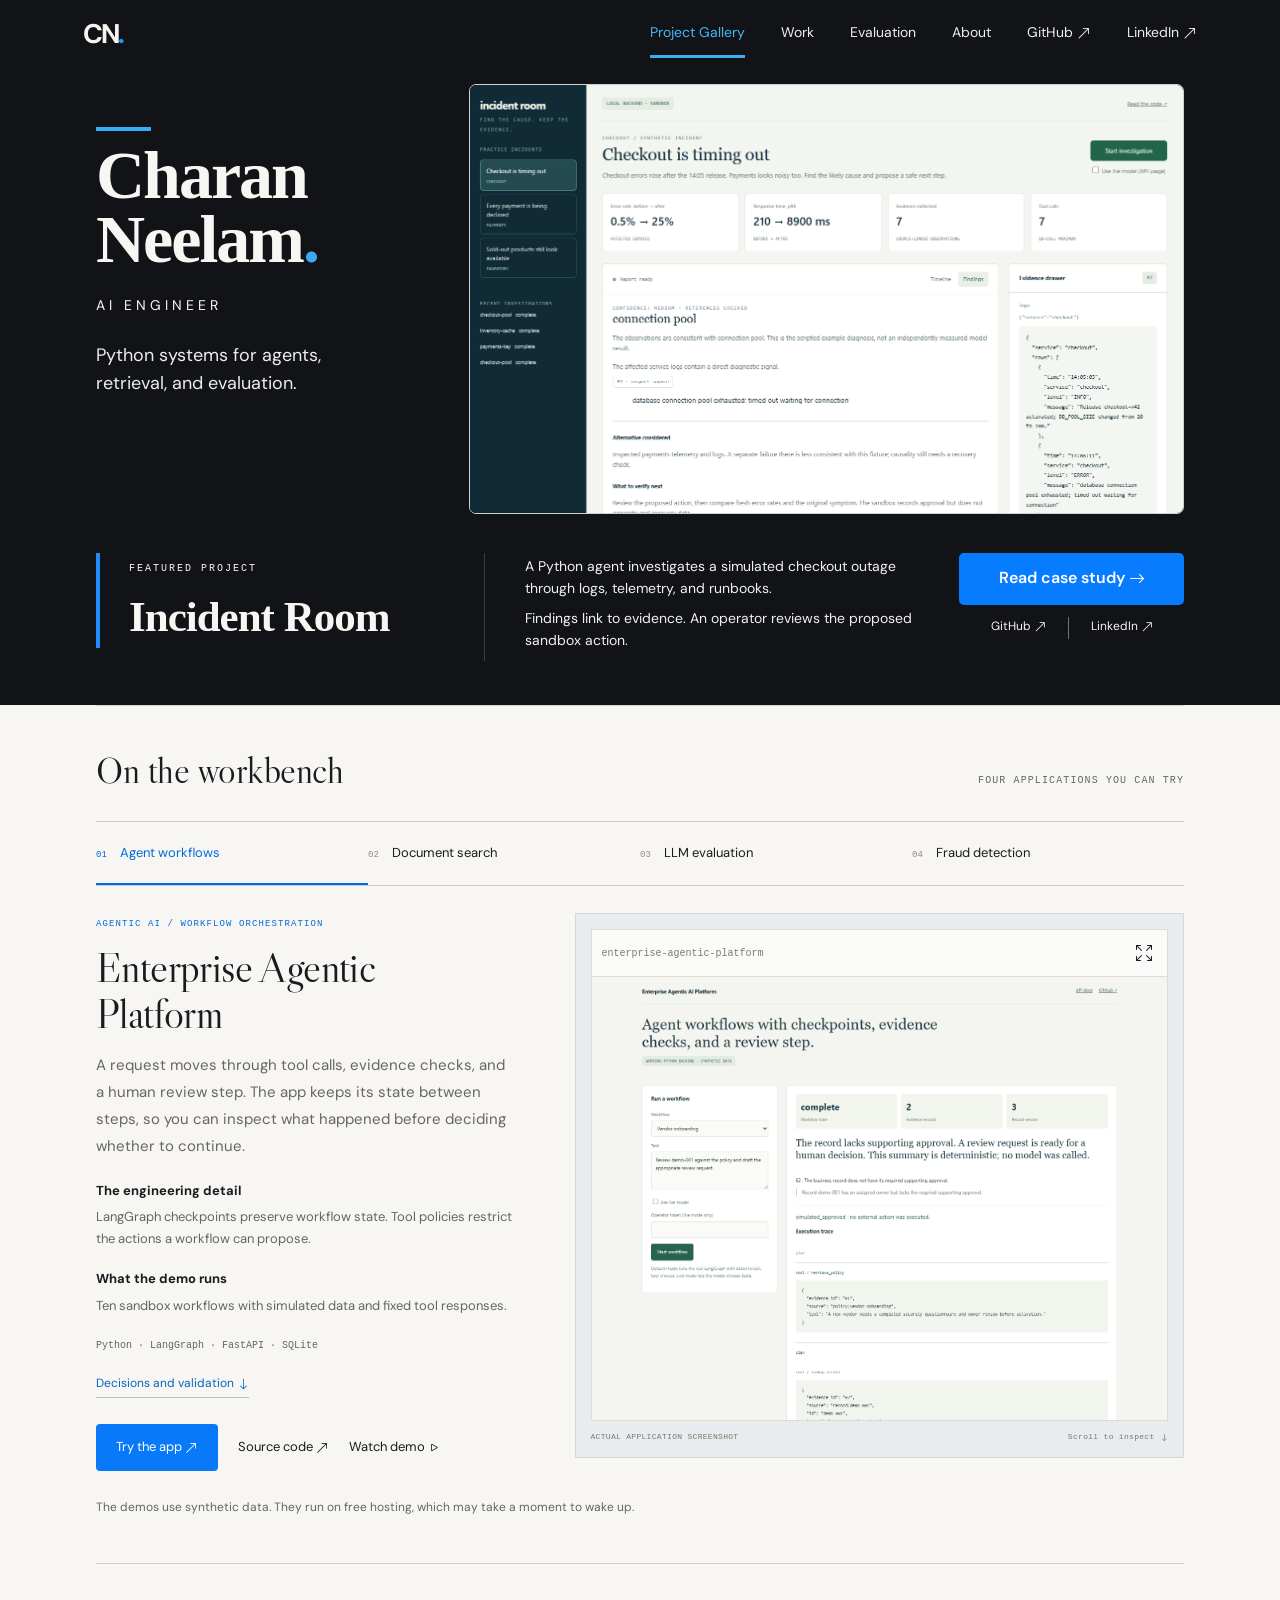
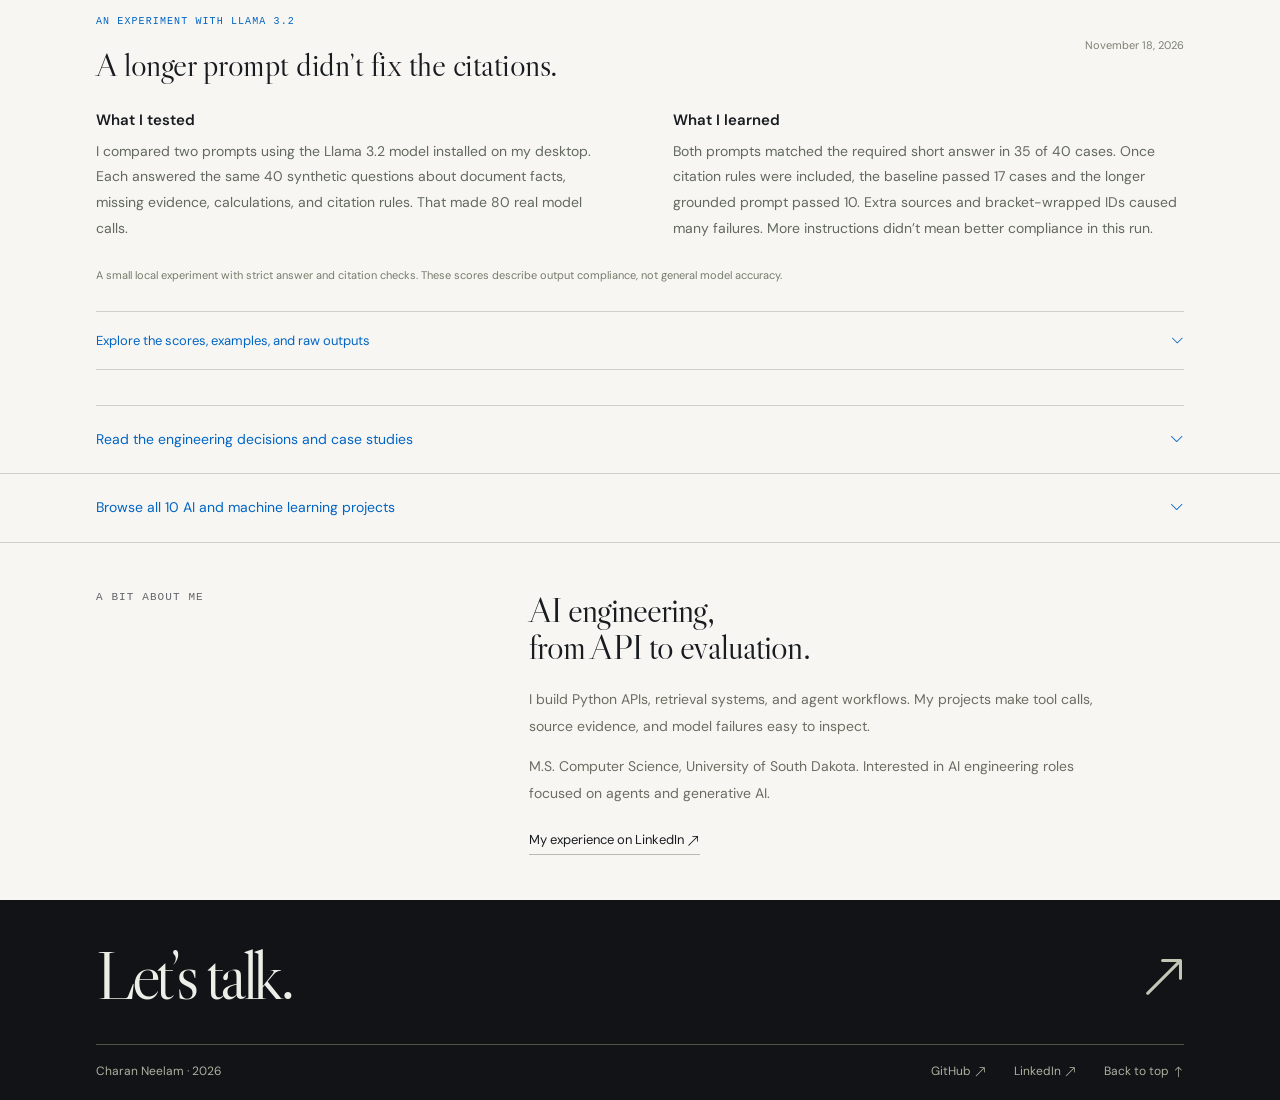
==== commit a69b98f8: "Focus portfolio on AI engineering and collapse supporting detail" ====
--- a/index.html
+++ b/index.html
@@ -1,7 +1,7 @@
 <!doctype html>
-<html lang="en"><head><meta charset="UTF-8"><meta name="viewport" content="width=device-width,initial-scale=1"><meta name="description" content="Charan Neelam — AI/ML engineer and Python developer. Application demos, code, and engineering notes."><meta name="theme-color" content="#f7f7f4"><title>Charan Neelam — AI/ML Engineer</title><link rel="icon" href="assets/favicon.svg" type="image/svg+xml"><link rel="stylesheet" href="style.css"><link rel="stylesheet" href="gallery.css"><link rel="stylesheet" href="refinements.css"><link rel="stylesheet" href="case-studies.css"><link rel="stylesheet" href="evaluation.css"><link rel="stylesheet" href="evaluation-summary.css"><link rel="stylesheet" href="assets/bootstrap-icons.css"><script src="app.js" defer></script></head><body><a class="skip" href="#main">Skip to content</a>
+<html lang="en"><head><meta charset="UTF-8"><meta name="viewport" content="width=device-width,initial-scale=1"><meta name="description" content="Charan Neelam — AI engineer. Agent workflows, retrieval systems, model evaluation, and Python APIs."><meta name="theme-color" content="#f7f7f4"><title>Charan Neelam — AI Engineer</title><link rel="icon" href="assets/favicon.svg" type="image/svg+xml"><link rel="stylesheet" href="style.css"><link rel="stylesheet" href="gallery.css"><link rel="stylesheet" href="refinements.css"><link rel="stylesheet" href="case-studies.css"><link rel="stylesheet" href="evaluation.css"><link rel="stylesheet" href="evaluation-summary.css"><link rel="stylesheet" href="compact.css"><link rel="stylesheet" href="assets/bootstrap-icons.css"><script src="app.js" defer></script></head><body><a class="skip" href="#main">Skip to content</a>
 <header class="nav"><a class="wordmark" href="#home" aria-label="Charan Neelam home">CN<span>.</span></a><nav aria-label="Main navigation"><a class="current" href="#home">Project Gallery</a><a href="#work">Work</a><a href="#real-evaluation">Evaluation</a><a href="#about">About</a><a class="social-nav" href="https://github.com/charanneelam123-dot" target="_blank" rel="noopener">GitHub <i class="bi bi-arrow-up-right" aria-hidden="true"></i></a><a class="social-nav" href="https://www.linkedin.com/in/charanneelam/" target="_blank" rel="noopener">LinkedIn <i class="bi bi-arrow-up-right" aria-hidden="true"></i></a></nav></header>
-<main id="main"><div class="opening"><section id="home" class="gallery-hero shell"><div class="gallery-top"><div class="identity"><h1>Charan<br>Neelam<span>.</span></h1><div class="role">AI/ML ENGINEER</div><p>Python systems for agents,<br>retrieval, and evaluation.</p></div><a class="hero-screen" href="https://github.com/charanneelam123-dot/incident-room" target="_blank" rel="noopener" aria-label="Read the Incident Room project"><img src="assets/incident-room.png" alt="Incident Room dashboard: a simulated checkout outage investigation with logs, findings, and evidence"></a></div><div class="gallery-caption"><div class="featured-name"><span class="label">FEATURED PROJECT</span><h2>Incident Room</h2></div><div class="featured-story"><p>A Python agent investigates a simulated checkout outage through logs, telemetry, and runbooks.</p><p>Findings link to evidence. An operator reviews the proposed sandbox action.</p></div><div class="featured-action"><a class="button" href="#case-incident">Read case study <i class="bi bi-arrow-right" aria-hidden="true"></i></a><div><a href="https://github.com/charanneelam123-dot" target="_blank" rel="noopener">GitHub <i class="bi bi-arrow-up-right" aria-hidden="true"></i></a><a href="https://www.linkedin.com/in/charanneelam/" target="_blank" rel="noopener">LinkedIn <i class="bi bi-arrow-up-right" aria-hidden="true"></i></a></div></div></div></section></div><section class="secondary shell"><div class="secondary-copy"><h2>What Changed?</h2><p>Compare agreement versions. Find clause edits, check price changes, and follow each explanation back to the original text.</p><a class="underlink" href="#case-changes">Read case study <i class="bi bi-arrow-right" aria-hidden="true"></i></a></div><a class="secondary-screen" href="https://github.com/charanneelam123-dot/what-changed" target="_blank" rel="noopener" aria-label="Read the What Changed project"><img src="assets/what-changed.png" alt="What Changed agreement comparison report with before and after documents"></a><div class="secondary-index"><a href="#collection">All 16 projects <i class="bi bi-arrow-right" aria-hidden="true"></i></a><span>Source code, demos, and engineering notes</span></div></section>
+<main id="main"><div class="opening"><section id="home" class="gallery-hero shell"><div class="gallery-top"><div class="identity"><h1>Charan<br>Neelam<span>.</span></h1><div class="role">AI ENGINEER</div><p>Python systems for agents,<br>retrieval, and evaluation.</p></div><a class="hero-screen" href="https://github.com/charanneelam123-dot/incident-room" target="_blank" rel="noopener" aria-label="Read the Incident Room project"><img src="assets/incident-room.png" alt="Incident Room dashboard: a simulated checkout outage investigation with logs, findings, and evidence"></a></div><div class="gallery-caption"><div class="featured-name"><span class="label">FEATURED PROJECT</span><h2>Incident Room</h2></div><div class="featured-story"><p>A Python agent investigates a simulated checkout outage through logs, telemetry, and runbooks.</p><p>Findings link to evidence. An operator reviews the proposed sandbox action.</p></div><div class="featured-action"><a class="button" href="#case-incident">Read case study <i class="bi bi-arrow-right" aria-hidden="true"></i></a><div><a href="https://github.com/charanneelam123-dot" target="_blank" rel="noopener">GitHub <i class="bi bi-arrow-up-right" aria-hidden="true"></i></a><a href="https://www.linkedin.com/in/charanneelam/" target="_blank" rel="noopener">LinkedIn <i class="bi bi-arrow-up-right" aria-hidden="true"></i></a></div></div></div></section></div>
 <section class="shell work-section" id="work"><div class="section-top"><h2>On the workbench</h2><span class="label">FOUR APPLICATIONS YOU CAN TRY</span></div><div class="project-tabs" role="tablist" aria-label="Selected applications"><button id="tab-agents" role="tab" aria-selected="true" aria-controls="feature-panel" tabindex="0" data-project="0"><span>01</span> Agent workflows</button><button id="tab-documents" role="tab" aria-selected="false" aria-controls="feature-panel" tabindex="-1" data-project="1"><span>02</span> Document search</button><button id="tab-evaluation" role="tab" aria-selected="false" aria-controls="feature-panel" tabindex="-1" data-project="2"><span>03</span> LLM evaluation</button><button id="tab-fraud" role="tab" aria-selected="false" aria-controls="feature-panel" tabindex="-1" data-project="3"><span>04</span> Fraud detection</button></div>
 <div id="feature-panel" class="feature-panel" role="tabpanel" aria-labelledby="tab-agents" tabindex="0"><div class="feature-info"><div class="feature-category label" id="feature-category">AGENTIC AI / WORKFLOW ORCHESTRATION</div><h3 id="feature-title">Enterprise Agentic Platform</h3><p id="feature-description">A request moves through tool calls, evidence checks, and a human review step. The app keeps its state between steps, so you can inspect what happened before deciding whether to continue.</p><dl id="feature-notes"><div><dt>The engineering detail</dt><dd>LangGraph checkpoints preserve workflow state. Tool policies restrict the actions a workflow can propose.</dd></div><div><dt>What the demo runs</dt><dd>Ten sandbox workflows with simulated data and fixed tool responses.</dd></div></dl><div class="feature-stack" id="feature-stack">Python · LangGraph · FastAPI · SQLite</div><a class="feature-case-link" id="feature-case-link" href="#case-agents">Decisions and validation <i class="bi bi-arrow-down" aria-hidden="true"></i></a><div class="feature-links"><a class="button" id="feature-demo" href="https://enterprise-agentic-platform-s0cj.onrender.com" target="_blank" rel="noopener">Try the app <i class="bi bi-arrow-up-right" aria-hidden="true"></i></a><a id="feature-code" href="https://github.com/charanneelam123-dot/enterprise-agentic-platform" target="_blank" rel="noopener">Source code <i class="bi bi-arrow-up-right" aria-hidden="true"></i></a><button id="feature-video" class="watch" data-video="enterprise-agentic-platform" data-title="Enterprise Agentic Platform">Watch demo <i class="bi bi-play" aria-hidden="true"></i></button></div></div><figure class="screen-frame"><div class="screen-header"><span id="screen-name">enterprise-agentic-platform</span><button id="expand-screen" aria-label="View full application screenshot"><i class="bi bi-arrows-fullscreen" aria-hidden="true"></i></button></div><div class="screen-scroll"><img id="feature-image" src="assets/enterprise-agentic-platform.png" alt="Enterprise Agentic Platform showing a workflow result, evidence, and review controls"></div><figcaption><span>ACTUAL APPLICATION SCREENSHOT</span><span>Scroll to inspect <i class="bi bi-arrow-down" aria-hidden="true"></i></span></figcaption></figure></div><p class="hosting-note">The demos use synthetic data. They run on free hosting, which may take a moment to wake up.</p></section>
 
@@ -19,15 +19,15 @@
   &quot;citations&quot;: [
     &quot;policy-3&quot;
   ]
-}</pre><p><strong>Accepted answers:</strong> No, Not available, No, not available<br><strong>Required citations:</strong> [&quot;policy-3&quot;]<br>Answer match: True; citation set match: True.</p></details></div><div class="eval-downloads"><a href="evaluation/report.json" download>Full result JSON <i class="bi bi-download" aria-hidden="true"></i></a><a href="evaluation/outputs.jsonl" download>All 80 raw outputs <i class="bi bi-download" aria-hidden="true"></i></a><a href="evaluation/cases.json" download>Dataset and labels <i class="bi bi-download" aria-hidden="true"></i></a><a href="evaluation/manifest.json" download>Prompts and model digest <i class="bi bi-download" aria-hidden="true"></i></a><a href="https://github.com/charanneelam123-dot/llm-evaluation-mlops/blob/main/docs/real-model-evaluation/README.md" target="_blank" rel="noopener">Method and reproduction <i class="bi bi-arrow-up-right" aria-hidden="true"></i></a></div><p class="evidence-note">Small authored challenge set: five related cases per category, a single local run, no prompt tuning after seeing results, and no external benchmark claim. This tests grounded answering and output contracts; it does not evaluate agent tool selection.</p></div></details></section><section id="case-studies" class="case-studies shell" aria-labelledby="case-studies-title"><div class="section-top"><div><span class="label">DECISIONS / TRADEOFFS / EVIDENCE</span><h2 id="case-studies-title">Behind the projects</h2></div><p>What I chose, what it costs,<br>and what the checks actually establish.</p></div>
+}</pre><p><strong>Accepted answers:</strong> No, Not available, No, not available<br><strong>Required citations:</strong> [&quot;policy-3&quot;]<br>Answer match: True; citation set match: True.</p></details></div><div class="eval-downloads"><a href="evaluation/report.json" download>Full result JSON <i class="bi bi-download" aria-hidden="true"></i></a><a href="evaluation/outputs.jsonl" download>All 80 raw outputs <i class="bi bi-download" aria-hidden="true"></i></a><a href="evaluation/cases.json" download>Dataset and labels <i class="bi bi-download" aria-hidden="true"></i></a><a href="evaluation/manifest.json" download>Prompts and model digest <i class="bi bi-download" aria-hidden="true"></i></a><a href="https://github.com/charanneelam123-dot/llm-evaluation-mlops/blob/main/docs/real-model-evaluation/README.md" target="_blank" rel="noopener">Method and reproduction <i class="bi bi-arrow-up-right" aria-hidden="true"></i></a></div><p class="evidence-note">Small authored challenge set: five related cases per category, a single local run, no prompt tuning after seeing results, and no external benchmark claim. This tests grounded answering and output contracts; it does not evaluate agent tool selection.</p></div></details></section><div class="shell compact-case-wrap"><details class="compact-cases"><summary>Read the engineering decisions and case studies <i class="bi bi-chevron-down" aria-hidden="true"></i></summary><section id="case-studies" class="case-studies shell" aria-labelledby="case-studies-title"><div class="section-top"><div><span class="label">DECISIONS / TRADEOFFS / EVIDENCE</span><h2 id="case-studies-title">Behind the projects</h2></div><p>What I chose, what it costs,<br>and what the checks actually establish.</p></div>
 <article id="case-incident" class="case-study"><div class="case-intro"><span class="label">01 / INCIDENT ROOM</span><h3>Keep the investigation<br>separate from the action.</h3><p>An outage report is only useful if an operator can check its evidence. Incident Room gathers telemetry, logs, release context, and runbook passages before it proposes a sandbox fix.</p></div><div class="case-body"><div><h4>Why one agent</h4><p>A single tool-using agent keeps the investigation state in one place. Read tools accept scoped parameters; each observation gets an evidence ID. The final report must cite real observations and exact quotes.</p></div><div><h4>The tradeoff</h4><p>Exact quotes catch fabricated references, but they cannot prove that a diagnosis follows from the evidence. The action allowlist is specific to the sample scenarios. Approvals record a sandbox outcome rather than changing a real service.</p></div><div class="case-result"><h4>What was checked</h4><p>The November 17, 2026 validation record reports <strong>29 passing unit and HTTP tests</strong> and <strong>three completed scripted incident regressions</strong>. Tests cover concurrent approvals, persistence, invalid evidence, and tool budgets. The scripted results do not measure live-model diagnosis quality.</p><a href="https://github.com/charanneelam123-dot/incident-room/blob/main/docs/validation.md" target="_blank" rel="noopener">Validation record <i class="bi bi-arrow-up-right" aria-hidden="true"></i></a><a href="https://github.com/charanneelam123-dot/incident-room/blob/main/docs/engineering.md" target="_blank" rel="noopener">Engineering notes <i class="bi bi-arrow-up-right" aria-hidden="true"></i></a></div></div></article>
 <article id="case-changes" class="case-study"><div class="case-intro"><span class="label">02 / WHAT CHANGED?</span><h3>Make document matching<br>visible to the reader.</h3><p>The difficult part of comparing agreements is deciding which clauses correspond. A renamed or moved section should not quietly disappear from the comparison.</p></div><div class="case-body"><div><h4>How clauses are paired</h4><p>The matcher uses exact text, unique headings, and token overlap. The report exposes the matching rule. Optional model explanations must quote the source text, so the reader can check the wording.</p></div><div><h4>Where it stops</h4><p>A rewritten clause can appear as a removal plus an addition. Splitting one clause into two is not a distinct operation. The price parser skips ambiguous amounts and unsupported currencies rather than guessing.</p></div><div class="case-result"><h4>A reproducible sample</h4><p>The documented sample produces <strong>five changed clauses, one moved, one added, one removed, and one unchanged</strong>. It calculates two price deltas. For rent, $1,575 − $1,450 = <strong>$125 per month</strong>. The November 17 record reports <strong>37 passing tests</strong>; model adapters were exercised with mocked responses.</p><a href="https://github.com/charanneelam123-dot/what-changed/blob/main/docs/notes.md" target="_blank" rel="noopener">Matching rules and sample results <i class="bi bi-arrow-up-right" aria-hidden="true"></i></a></div></div></article>
 <div class="case-more"><details id="case-agents"><summary><span>03 / AGENT WORKFLOWS</span><h3>Save the checkpoint before review.</h3><i class="bi bi-plus-lg" aria-hidden="true"></i></summary><div class="case-detail"><p><strong>Decision.</strong> LangGraph interrupts and SQLite checkpoints preserve a pending workflow. A compare-and-swap reservation prevents two reviewers from resuming the same decision.</p><p><strong>Cost.</strong> The free hosted instance has ephemeral storage, so a restart can lose checkpoints. Durable deployment needs persistent storage. Exact quote checks establish text membership, not correct interpretation.</p><p><strong>Evidence.</strong> The November 17 validation records eight passing tests. The suite exercises all ten registered workflows reaching review, reopening the SQLite checkpointer, stale versions, and duplicate decisions. Default tool choices are deterministic; live tool-selection quality remains unmeasured.</p><a href="https://github.com/charanneelam123-dot/enterprise-agentic-platform/blob/main/tests/test_app.py" target="_blank" rel="noopener">Inspect the tests <i class="bi bi-arrow-up-right" aria-hidden="true"></i></a></div></details>
 <details id="case-documents"><summary><span>04 / DOCUMENT RETRIEVAL</span><h3>Start with a lexical baseline.</h3><i class="bi bi-plus-lg" aria-hidden="true"></i></summary><div class="case-detail"><p><strong>Decision.</strong> Filter by company and year, then search a normalized TF-IDF index. A lexical reranking rule combines similarity and term coverage. The default answer exposes source excerpts.</p><p><strong>Cost.</strong> TF-IDF can miss paraphrases. This implementation uses neither dense semantic embeddings nor a trained cross-encoder. Quote checks do not establish that an answer follows from the quoted passage.</p><p><strong>Evidence.</strong> The November 17 validation records eight passing tests and successful functional API checks. These verify application behavior; they do not establish retrieval accuracy on a labeled question set. That evaluation is the next step before replacing the baseline.</p><a href="https://github.com/charanneelam123-dot/financial-document-intelligence/blob/main/docs/validation.md" target="_blank" rel="noopener">Validation record <i class="bi bi-arrow-up-right" aria-hidden="true"></i></a></div></details>
 <details id="case-evaluation"><summary><span>05 / LLM EVALUATION</span><h3>Keep incompatible runs apart.</h3><i class="bi bi-plus-lg" aria-hidden="true"></i></summary><div class="case-detail"><p><strong>Decision.</strong> Keep every answer and failed check, with prompt and dataset hashes. The comparison API rejects runs from different datasets or fixture/live modes. MLflow stores aggregate results and version identifiers.</p><p><strong>Cost.</strong> Term, negation, and citation checks are transparent proxies. They can miss semantic errors. Authored fixture outputs make the harness repeatable but cannot measure a model improvement.</p><p><strong>Evidence.</strong> The fixture dataset contains twelve versioned cases and two prompt variants. The November 17 record reports eight passing tests, including provider-error recording and incompatible-dataset rejection. A separate local Llama 3.2 evaluation now records 80 real inference calls across 40 cases; the scorecard above publishes every output and its limits.</p><a href="https://github.com/charanneelam123-dot/llm-evaluation-mlops/blob/main/tests/test_app.py" target="_blank" rel="noopener">Grader and comparison tests <i class="bi bi-arrow-up-right" aria-hidden="true"></i></a></div></details>
 <details id="case-fraud"><summary><span>06 / FRAUD DETECTION</span><h3>Report the false positives, too.</h3><i class="bi bi-plus-lg" aria-hidden="true"></i></summary><div class="case-detail"><p><strong>Decision.</strong> Train XGBoost on rolling transaction features, split events chronologically, and choose the decision threshold using validation data only.</p><p><strong>Measured result.</strong> The saved run uses 5,000 synthetic transactions (seed 41), split into 3,000 training, 1,000 validation, and 1,000 test rows. At a threshold of 0.40, the test set has 14 true positives, 267 false positives, 12 false negatives, and 707 true negatives.</p><div class="metric-table" role="region" aria-label="Synthetic fraud holdout results"><table><thead><tr><th scope="col">Measure</th><th scope="col">Synthetic test result</th></tr></thead><tbody><tr><th scope="row">Precision</th><td>4.98%</td></tr><tr><th scope="row">Recall</th><td>53.85%</td></tr><tr><th scope="row">PR-AUC</th><td>0.0529</td></tr><tr><th scope="row">Fraud prevalence</th><td>2.60%</td></tr></tbody></table></div><p><strong>The tradeoff.</strong> Roughly 95% of flagged transactions are false positives in this sample. That is too noisy to justify automatic blocking. The result exposes the need for better features and threshold analysis; synthetic data cannot establish performance on real fraud.</p><a href="https://github.com/charanneelam123-dot/realtime-fraud-detection/blob/main/docs/synthetic-holdout.json" target="_blank" rel="noopener">Full saved holdout result <i class="bi bi-arrow-up-right" aria-hidden="true"></i></a></div></details></div>
-<p class="evidence-note">Evidence dates refer to the saved project records. Automated checks, scripted runs, and synthetic holdouts are labeled separately. They are independent portfolio work and do not establish employer outcomes.</p></section>
-<section class="index-section" id="collection"><div class="shell"><div class="section-top"><div><span class="label">THE FULL COLLECTION</span><h2>Project index<span class="orange"> / 16</span></h2></div><p>The smaller experiments are here too,<br>along with my data engineering work.</p></div><div class="collection-controls"><div class="filters" role="group" aria-label="Filter projects"><button class="selected" data-filter="all" aria-pressed="true">Everything</button><button data-filter="ai" aria-pressed="false">AI & agents</button><button data-filter="ml" aria-pressed="false">Machine learning</button><button data-filter="data" aria-pressed="false">Data engineering</button></div><label class="search"><span class="sr-only">Search projects</span><input id="project-search" type="search" placeholder="Find a project or tool"><span><i class="bi bi-search" aria-hidden="true"></i></span></label></div><div class="index-head"><span>NO.</span><span>PROJECT / WHAT IT DOES</span><span>AREA</span><span></span></div><div id="project-list" class="project-list"></div><p id="result-count" class="result-count" aria-live="polite"></p><p id="empty" hidden>Nothing matched. Try Python, Spark, or RAG.</p></div></section>
-<section id="about" class="about shell"><div class="about-label"><span class="label">A BIT ABOUT ME</span></div><div class="about-main"><h2>Most of my work<br>starts with Python.</h2><p>I’m an AI/ML engineer with a backend and data engineering background. I work with retrieval, agent tools, and evaluation, and I care about being able to trace an answer or action back to its inputs.</p><p>My earlier projects cover streaming pipelines, lakehouse layers, and data quality. That work still matters when an AI application needs reliable data.</p><p>I hold an M.S. in Computer Science from the University of South Dakota. I’m interested in Agentic AI, Generative AI, and AI/ML engineering roles.</p><a class="underlink" href="https://www.linkedin.com/in/charanneelam/" target="_blank" rel="noopener">My experience on LinkedIn <i class="bi bi-arrow-up-right" aria-hidden="true"></i></a><div class="toolbox"><span class="label">TOOLS I WORK WITH</span><p>Python / FastAPI / LangGraph / LangChain / PostgreSQL / MLflow / Docker / PySpark / Kafka / Delta Lake / dbt / XGBoost</p></div></div></section>
+<p class="evidence-note">Evidence dates refer to the saved project records. Automated checks, scripted runs, and synthetic holdouts are labeled separately. They are independent portfolio work and do not establish employer outcomes.</p></section></details></div>
+<details class="compact-index"><summary class="shell">Browse all 10 AI and machine learning projects <i class="bi bi-chevron-down" aria-hidden="true"></i></summary><section class="index-section" id="collection"><div class="shell"><div class="section-top"><div><span class="label">AI PROJECT COLLECTION</span><h2>More AI projects<span class="orange"> / 10</span></h2></div><p>Focused experiments in agents, retrieval,<br>and model evaluation.</p></div><div class="collection-controls"><div class="filters" role="group" aria-label="Filter projects"><button class="selected" data-filter="all" aria-pressed="true">All AI work</button><button data-filter="ai" aria-pressed="false">AI & agents</button><button data-filter="ml" aria-pressed="false">Machine learning</button></div><label class="search"><span class="sr-only">Search projects</span><input id="project-search" type="search" placeholder="Find a project or tool"><span><i class="bi bi-search" aria-hidden="true"></i></span></label></div><div class="index-head"><span>NO.</span><span>PROJECT / WHAT IT DOES</span><span>AREA</span><span></span></div><div id="project-list" class="project-list"></div><p id="result-count" class="result-count" aria-live="polite"></p><p id="empty" hidden>Nothing matched. Try Python, Spark, or RAG.</p></div></section></details>
+<section id="about" class="about shell"><div class="about-label"><span class="label">A BIT ABOUT ME</span></div><div class="about-main"><h2>AI engineering,<br>from API to evaluation.</h2><p>I build Python APIs, retrieval systems, and agent workflows. My projects make tool calls, source evidence, and model failures easy to inspect.</p><p>M.S. Computer Science, University of South Dakota. Interested in AI engineering roles focused on agents and generative AI.</p><a class="underlink" href="https://www.linkedin.com/in/charanneelam/" target="_blank" rel="noopener">My experience on LinkedIn <i class="bi bi-arrow-up-right" aria-hidden="true"></i></a></div></section>
 <footer><div class="shell footer-main"><span class="label">HAVE SOMETHING IN MIND?</span><a class="footer-cta" href="https://www.linkedin.com/in/charanneelam/" target="_blank" rel="noopener">Let’s talk.<span><i class="bi bi-arrow-up-right" aria-hidden="true"></i></span></a><div class="footer-bottom"><span>Charan Neelam · 2026</span><div><a href="https://github.com/charanneelam123-dot" target="_blank" rel="noopener">GitHub <i class="bi bi-arrow-up-right" aria-hidden="true"></i></a><a href="https://www.linkedin.com/in/charanneelam/" target="_blank" rel="noopener">LinkedIn <i class="bi bi-arrow-up-right" aria-hidden="true"></i></a><a href="#home">Back to top <i class="bi bi-arrow-up" aria-hidden="true"></i></a></div></div></div></footer></main>
 <dialog id="video-dialog"><div class="dialog-heading"><h2 id="video-title">Project walkthrough</h2><button id="close-video" aria-label="Close walkthrough"><i class="bi bi-x-lg" aria-hidden="true"></i></button></div><p>A short captioned walkthrough using real application screenshots.</p><video controls playsinline preload="none"></video></dialog><dialog id="image-dialog"><div class="dialog-heading"><h2 id="image-title">Application screenshot</h2><button id="close-image" aria-label="Close full screenshot"><i class="bi bi-x-lg" aria-hidden="true"></i></button></div><img id="full-image" src="assets/enterprise-agentic-platform.png" alt="Full application screenshot"></dialog></body></html>
--- a/compact.css
+++ b/compact.css
@@ -0,0 +1,2 @@
+.work-section{padding-top:45px;padding-bottom:45px}.real-evaluation{padding:42px 0 35px}.compact-case-wrap{border-top:1px solid var(--line)}.compact-cases>summary,.compact-index>summary{display:flex;justify-content:space-between;align-items:center;gap:20px;cursor:pointer;list-style:none;padding:22px 0;font-size:14px;color:#0065c5}.compact-cases>summary::-webkit-details-marker,.compact-index>summary::-webkit-details-marker{display:none}.compact-cases[open]>summary>i,.compact-index[open]>summary>i{transform:rotate(180deg)}.compact-cases .case-studies{width:100%;padding-top:30px}.compact-index{border-top:1px solid var(--line);border-bottom:1px solid var(--line)}.compact-index .index-section{padding-top:30px;border-bottom:0}.compact-cases>summary:focus-visible,.compact-index>summary:focus-visible{outline:2px solid #0879f8;outline-offset:4px}.about{padding-top:48px;padding-bottom:45px}.about-main h2{font-size:35px;margin-bottom:20px}.about-main>p{font-size:14px;margin-bottom:14px}.footer-main>.label{display:none}.footer-cta{font-size:68px;padding-bottom:20px}footer{padding-top:28px}.footer-bottom{padding:17px 0}.compact-case-wrap+details{margin-top:0}.feature-panel{padding-top:27px}.feature-info dl{margin:20px 0}.feature-info h3{margin:16px 0}.eval-summary p{font-size:14px}.real-evaluation h2{font-size:33px}.compact-cases .case-study:target{background:transparent}
+@media(max-width:700px){.compact-cases>summary,.compact-index>summary{font-size:12px;line-height:1.8;padding:18px 0}.work-section{padding-top:32px;padding-bottom:35px}.real-evaluation{padding-top:30px;padding-bottom:25px}.real-evaluation h2{font-size:28px}.compact-cases .case-studies{padding-top:25px}.about{padding-top:35px;padding-bottom:35px;gap:22px}.about-main h2{font-size:30px}.footer-cta{font-size:57px}.gallery-caption{gap:15px}.feature-info h3{font-size:32px}.feature-info dt{font-size:12px}.feature-info dd{font-size:12px}}
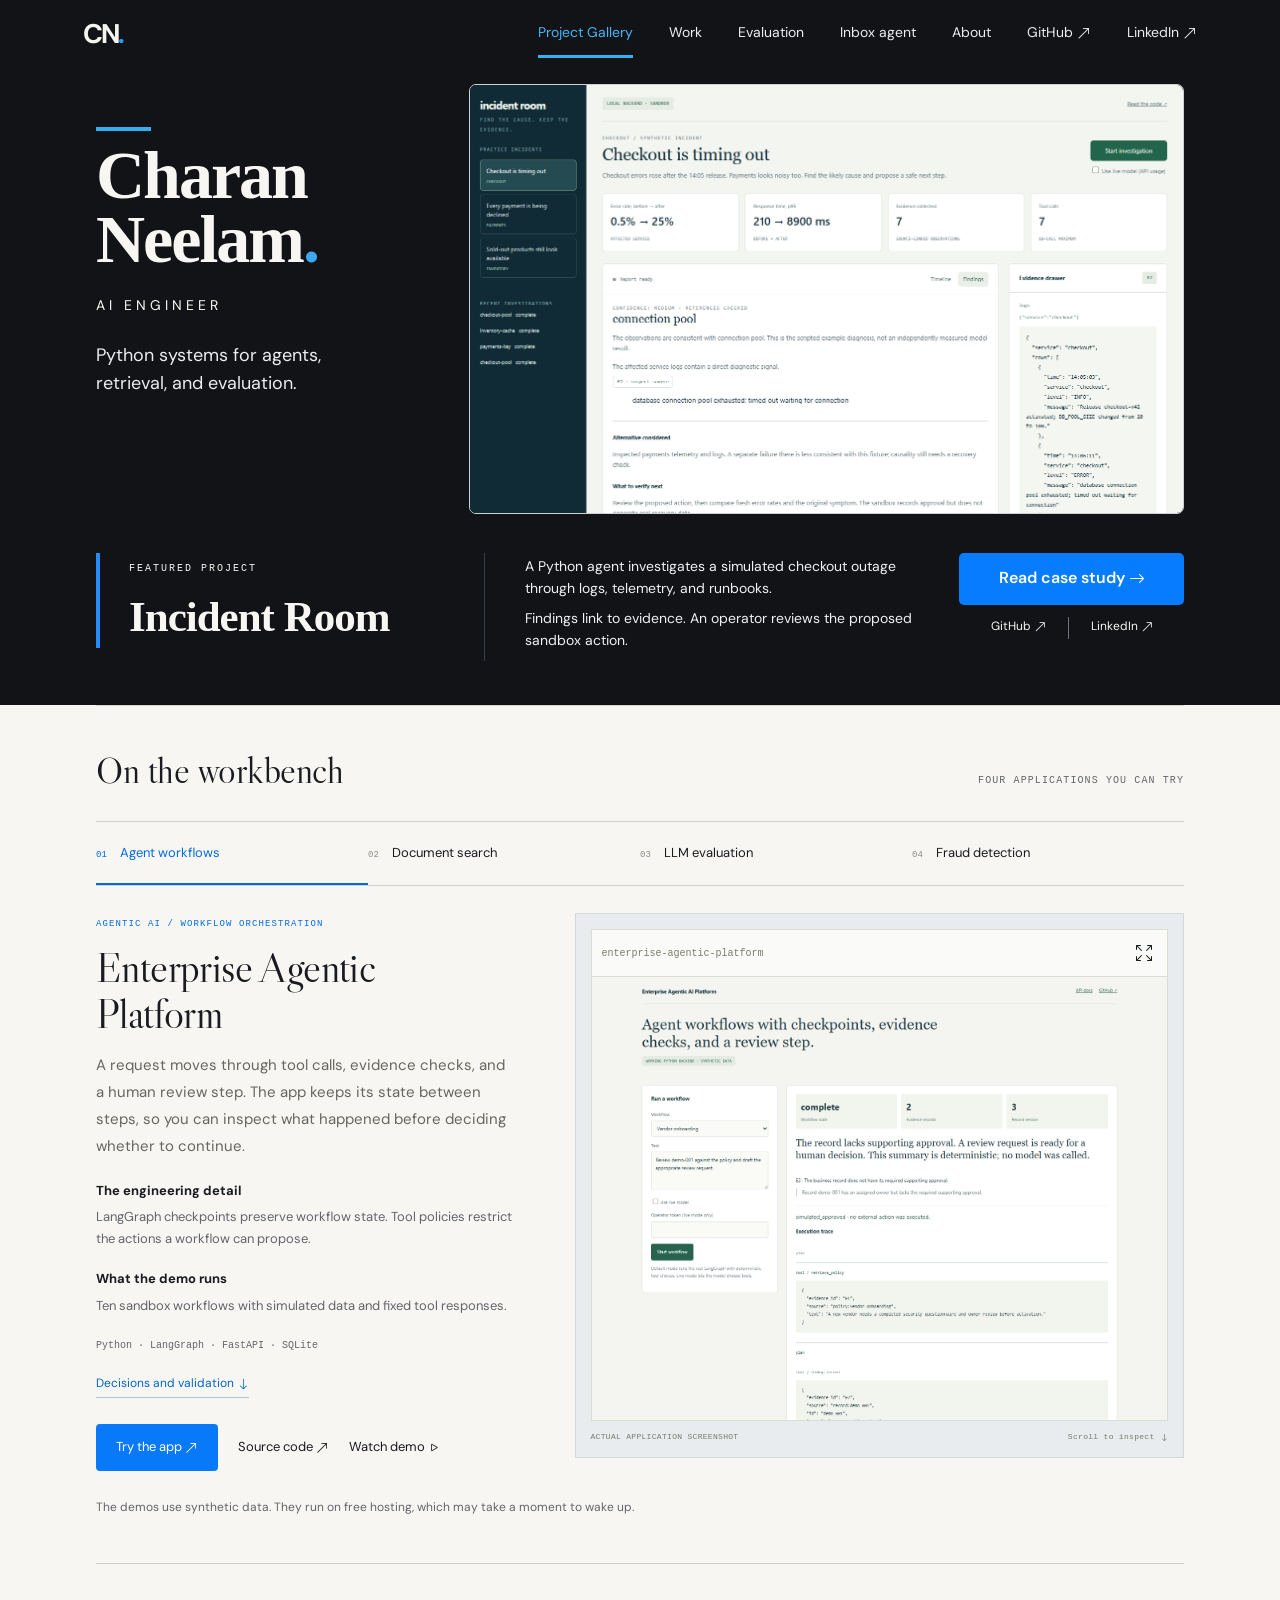
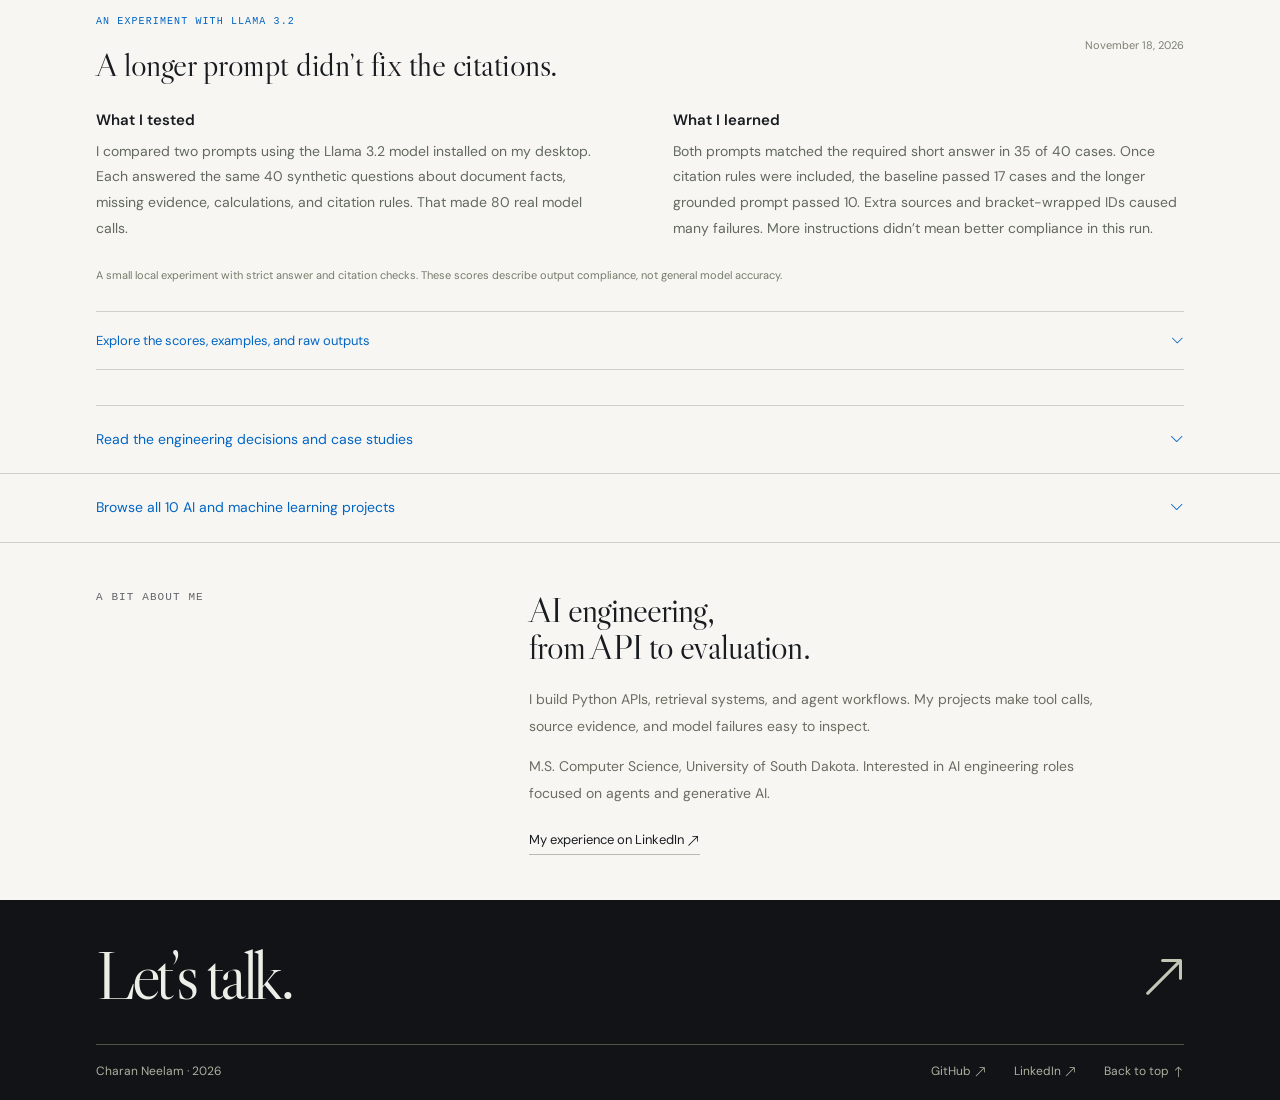
==== commit 134f35b1: "Publish interactive recruiter inbox agent lab" ====
--- a/index.html
+++ b/index.html
@@ -1,6 +1,6 @@
 <!doctype html>
 <html lang="en"><head><meta charset="UTF-8"><meta name="viewport" content="width=device-width,initial-scale=1"><meta name="description" content="Charan Neelam — AI engineer. Agent workflows, retrieval systems, model evaluation, and Python APIs."><meta name="theme-color" content="#f7f7f4"><title>Charan Neelam — AI Engineer</title><link rel="icon" href="assets/favicon.svg" type="image/svg+xml"><link rel="stylesheet" href="style.css"><link rel="stylesheet" href="gallery.css"><link rel="stylesheet" href="refinements.css"><link rel="stylesheet" href="case-studies.css"><link rel="stylesheet" href="evaluation.css"><link rel="stylesheet" href="evaluation-summary.css"><link rel="stylesheet" href="compact.css"><link rel="stylesheet" href="assets/bootstrap-icons.css"><script src="app.js" defer></script></head><body><a class="skip" href="#main">Skip to content</a>
-<header class="nav"><a class="wordmark" href="#home" aria-label="Charan Neelam home">CN<span>.</span></a><nav aria-label="Main navigation"><a class="current" href="#home">Project Gallery</a><a href="#work">Work</a><a href="#real-evaluation">Evaluation</a><a href="#about">About</a><a class="social-nav" href="https://github.com/charanneelam123-dot" target="_blank" rel="noopener">GitHub <i class="bi bi-arrow-up-right" aria-hidden="true"></i></a><a class="social-nav" href="https://www.linkedin.com/in/charanneelam/" target="_blank" rel="noopener">LinkedIn <i class="bi bi-arrow-up-right" aria-hidden="true"></i></a></nav></header>
+<header class="nav"><a class="wordmark" href="#home" aria-label="Charan Neelam home">CN<span>.</span></a><nav aria-label="Main navigation"><a class="current" href="#home">Project Gallery</a><a href="#work">Work</a><a href="#real-evaluation">Evaluation</a><a href="recruiter-agent/">Inbox agent</a><a href="#about">About</a><a class="social-nav" href="https://github.com/charanneelam123-dot" target="_blank" rel="noopener">GitHub <i class="bi bi-arrow-up-right" aria-hidden="true"></i></a><a class="social-nav" href="https://www.linkedin.com/in/charanneelam/" target="_blank" rel="noopener">LinkedIn <i class="bi bi-arrow-up-right" aria-hidden="true"></i></a></nav></header>
 <main id="main"><div class="opening"><section id="home" class="gallery-hero shell"><div class="gallery-top"><div class="identity"><h1>Charan<br>Neelam<span>.</span></h1><div class="role">AI ENGINEER</div><p>Python systems for agents,<br>retrieval, and evaluation.</p></div><a class="hero-screen" href="https://github.com/charanneelam123-dot/incident-room" target="_blank" rel="noopener" aria-label="Read the Incident Room project"><img src="assets/incident-room.png" alt="Incident Room dashboard: a simulated checkout outage investigation with logs, findings, and evidence"></a></div><div class="gallery-caption"><div class="featured-name"><span class="label">FEATURED PROJECT</span><h2>Incident Room</h2></div><div class="featured-story"><p>A Python agent investigates a simulated checkout outage through logs, telemetry, and runbooks.</p><p>Findings link to evidence. An operator reviews the proposed sandbox action.</p></div><div class="featured-action"><a class="button" href="#case-incident">Read case study <i class="bi bi-arrow-right" aria-hidden="true"></i></a><div><a href="https://github.com/charanneelam123-dot" target="_blank" rel="noopener">GitHub <i class="bi bi-arrow-up-right" aria-hidden="true"></i></a><a href="https://www.linkedin.com/in/charanneelam/" target="_blank" rel="noopener">LinkedIn <i class="bi bi-arrow-up-right" aria-hidden="true"></i></a></div></div></div></section></div>
 <section class="shell work-section" id="work"><div class="section-top"><h2>On the workbench</h2><span class="label">FOUR APPLICATIONS YOU CAN TRY</span></div><div class="project-tabs" role="tablist" aria-label="Selected applications"><button id="tab-agents" role="tab" aria-selected="true" aria-controls="feature-panel" tabindex="0" data-project="0"><span>01</span> Agent workflows</button><button id="tab-documents" role="tab" aria-selected="false" aria-controls="feature-panel" tabindex="-1" data-project="1"><span>02</span> Document search</button><button id="tab-evaluation" role="tab" aria-selected="false" aria-controls="feature-panel" tabindex="-1" data-project="2"><span>03</span> LLM evaluation</button><button id="tab-fraud" role="tab" aria-selected="false" aria-controls="feature-panel" tabindex="-1" data-project="3"><span>04</span> Fraud detection</button></div>
 <div id="feature-panel" class="feature-panel" role="tabpanel" aria-labelledby="tab-agents" tabindex="0"><div class="feature-info"><div class="feature-category label" id="feature-category">AGENTIC AI / WORKFLOW ORCHESTRATION</div><h3 id="feature-title">Enterprise Agentic Platform</h3><p id="feature-description">A request moves through tool calls, evidence checks, and a human review step. The app keeps its state between steps, so you can inspect what happened before deciding whether to continue.</p><dl id="feature-notes"><div><dt>The engineering detail</dt><dd>LangGraph checkpoints preserve workflow state. Tool policies restrict the actions a workflow can propose.</dd></div><div><dt>What the demo runs</dt><dd>Ten sandbox workflows with simulated data and fixed tool responses.</dd></div></dl><div class="feature-stack" id="feature-stack">Python · LangGraph · FastAPI · SQLite</div><a class="feature-case-link" id="feature-case-link" href="#case-agents">Decisions and validation <i class="bi bi-arrow-down" aria-hidden="true"></i></a><div class="feature-links"><a class="button" id="feature-demo" href="https://enterprise-agentic-platform-s0cj.onrender.com" target="_blank" rel="noopener">Try the app <i class="bi bi-arrow-up-right" aria-hidden="true"></i></a><a id="feature-code" href="https://github.com/charanneelam123-dot/enterprise-agentic-platform" target="_blank" rel="noopener">Source code <i class="bi bi-arrow-up-right" aria-hidden="true"></i></a><button id="feature-video" class="watch" data-video="enterprise-agentic-platform" data-title="Enterprise Agentic Platform">Watch demo <i class="bi bi-play" aria-hidden="true"></i></button></div></div><figure class="screen-frame"><div class="screen-header"><span id="screen-name">enterprise-agentic-platform</span><button id="expand-screen" aria-label="View full application screenshot"><i class="bi bi-arrows-fullscreen" aria-hidden="true"></i></button></div><div class="screen-scroll"><img id="feature-image" src="assets/enterprise-agentic-platform.png" alt="Enterprise Agentic Platform showing a workflow result, evidence, and review controls"></div><figcaption><span>ACTUAL APPLICATION SCREENSHOT</span><span>Scroll to inspect <i class="bi bi-arrow-down" aria-hidden="true"></i></span></figcaption></figure></div><p class="hosting-note">The demos use synthetic data. They run on free hosting, which may take a moment to wake up.</p></section>
@@ -20,11 +20,11 @@
     &quot;policy-3&quot;
   ]
 }</pre><p><strong>Accepted answers:</strong> No, Not available, No, not available<br><strong>Required citations:</strong> [&quot;policy-3&quot;]<br>Answer match: True; citation set match: True.</p></details></div><div class="eval-downloads"><a href="evaluation/report.json" download>Full result JSON <i class="bi bi-download" aria-hidden="true"></i></a><a href="evaluation/outputs.jsonl" download>All 80 raw outputs <i class="bi bi-download" aria-hidden="true"></i></a><a href="evaluation/cases.json" download>Dataset and labels <i class="bi bi-download" aria-hidden="true"></i></a><a href="evaluation/manifest.json" download>Prompts and model digest <i class="bi bi-download" aria-hidden="true"></i></a><a href="https://github.com/charanneelam123-dot/llm-evaluation-mlops/blob/main/docs/real-model-evaluation/README.md" target="_blank" rel="noopener">Method and reproduction <i class="bi bi-arrow-up-right" aria-hidden="true"></i></a></div><p class="evidence-note">Small authored challenge set: five related cases per category, a single local run, no prompt tuning after seeing results, and no external benchmark claim. This tests grounded answering and output contracts; it does not evaluate agent tool selection.</p></div></details></section><div class="shell compact-case-wrap"><details class="compact-cases"><summary>Read the engineering decisions and case studies <i class="bi bi-chevron-down" aria-hidden="true"></i></summary><section id="case-studies" class="case-studies shell" aria-labelledby="case-studies-title"><div class="section-top"><div><span class="label">DECISIONS / TRADEOFFS / EVIDENCE</span><h2 id="case-studies-title">Behind the projects</h2></div><p>What I chose, what it costs,<br>and what the checks actually establish.</p></div>
-<article id="case-incident" class="case-study"><div class="case-intro"><span class="label">01 / INCIDENT ROOM</span><h3>Keep the investigation<br>separate from the action.</h3><p>An outage report is only useful if an operator can check its evidence. Incident Room gathers telemetry, logs, release context, and runbook passages before it proposes a sandbox fix.</p></div><div class="case-body"><div><h4>Why one agent</h4><p>A single tool-using agent keeps the investigation state in one place. Read tools accept scoped parameters; each observation gets an evidence ID. The final report must cite real observations and exact quotes.</p></div><div><h4>The tradeoff</h4><p>Exact quotes catch fabricated references, but they cannot prove that a diagnosis follows from the evidence. The action allowlist is specific to the sample scenarios. Approvals record a sandbox outcome rather than changing a real service.</p></div><div class="case-result"><h4>What was checked</h4><p>The November 17, 2026 validation record reports <strong>29 passing unit and HTTP tests</strong> and <strong>three completed scripted incident regressions</strong>. Tests cover concurrent approvals, persistence, invalid evidence, and tool budgets. The scripted results do not measure live-model diagnosis quality.</p><a href="https://github.com/charanneelam123-dot/incident-room/blob/main/docs/validation.md" target="_blank" rel="noopener">Validation record <i class="bi bi-arrow-up-right" aria-hidden="true"></i></a><a href="https://github.com/charanneelam123-dot/incident-room/blob/main/docs/engineering.md" target="_blank" rel="noopener">Engineering notes <i class="bi bi-arrow-up-right" aria-hidden="true"></i></a></div></div></article>
-<article id="case-changes" class="case-study"><div class="case-intro"><span class="label">02 / WHAT CHANGED?</span><h3>Make document matching<br>visible to the reader.</h3><p>The difficult part of comparing agreements is deciding which clauses correspond. A renamed or moved section should not quietly disappear from the comparison.</p></div><div class="case-body"><div><h4>How clauses are paired</h4><p>The matcher uses exact text, unique headings, and token overlap. The report exposes the matching rule. Optional model explanations must quote the source text, so the reader can check the wording.</p></div><div><h4>Where it stops</h4><p>A rewritten clause can appear as a removal plus an addition. Splitting one clause into two is not a distinct operation. The price parser skips ambiguous amounts and unsupported currencies rather than guessing.</p></div><div class="case-result"><h4>A reproducible sample</h4><p>The documented sample produces <strong>five changed clauses, one moved, one added, one removed, and one unchanged</strong>. It calculates two price deltas. For rent, $1,575 − $1,450 = <strong>$125 per month</strong>. The November 17 record reports <strong>37 passing tests</strong>; model adapters were exercised with mocked responses.</p><a href="https://github.com/charanneelam123-dot/what-changed/blob/main/docs/notes.md" target="_blank" rel="noopener">Matching rules and sample results <i class="bi bi-arrow-up-right" aria-hidden="true"></i></a></div></div></article>
-<div class="case-more"><details id="case-agents"><summary><span>03 / AGENT WORKFLOWS</span><h3>Save the checkpoint before review.</h3><i class="bi bi-plus-lg" aria-hidden="true"></i></summary><div class="case-detail"><p><strong>Decision.</strong> LangGraph interrupts and SQLite checkpoints preserve a pending workflow. A compare-and-swap reservation prevents two reviewers from resuming the same decision.</p><p><strong>Cost.</strong> The free hosted instance has ephemeral storage, so a restart can lose checkpoints. Durable deployment needs persistent storage. Exact quote checks establish text membership, not correct interpretation.</p><p><strong>Evidence.</strong> The November 17 validation records eight passing tests. The suite exercises all ten registered workflows reaching review, reopening the SQLite checkpointer, stale versions, and duplicate decisions. Default tool choices are deterministic; live tool-selection quality remains unmeasured.</p><a href="https://github.com/charanneelam123-dot/enterprise-agentic-platform/blob/main/tests/test_app.py" target="_blank" rel="noopener">Inspect the tests <i class="bi bi-arrow-up-right" aria-hidden="true"></i></a></div></details>
-<details id="case-documents"><summary><span>04 / DOCUMENT RETRIEVAL</span><h3>Start with a lexical baseline.</h3><i class="bi bi-plus-lg" aria-hidden="true"></i></summary><div class="case-detail"><p><strong>Decision.</strong> Filter by company and year, then search a normalized TF-IDF index. A lexical reranking rule combines similarity and term coverage. The default answer exposes source excerpts.</p><p><strong>Cost.</strong> TF-IDF can miss paraphrases. This implementation uses neither dense semantic embeddings nor a trained cross-encoder. Quote checks do not establish that an answer follows from the quoted passage.</p><p><strong>Evidence.</strong> The November 17 validation records eight passing tests and successful functional API checks. These verify application behavior; they do not establish retrieval accuracy on a labeled question set. That evaluation is the next step before replacing the baseline.</p><a href="https://github.com/charanneelam123-dot/financial-document-intelligence/blob/main/docs/validation.md" target="_blank" rel="noopener">Validation record <i class="bi bi-arrow-up-right" aria-hidden="true"></i></a></div></details>
-<details id="case-evaluation"><summary><span>05 / LLM EVALUATION</span><h3>Keep incompatible runs apart.</h3><i class="bi bi-plus-lg" aria-hidden="true"></i></summary><div class="case-detail"><p><strong>Decision.</strong> Keep every answer and failed check, with prompt and dataset hashes. The comparison API rejects runs from different datasets or fixture/live modes. MLflow stores aggregate results and version identifiers.</p><p><strong>Cost.</strong> Term, negation, and citation checks are transparent proxies. They can miss semantic errors. Authored fixture outputs make the harness repeatable but cannot measure a model improvement.</p><p><strong>Evidence.</strong> The fixture dataset contains twelve versioned cases and two prompt variants. The November 17 record reports eight passing tests, including provider-error recording and incompatible-dataset rejection. A separate local Llama 3.2 evaluation now records 80 real inference calls across 40 cases; the scorecard above publishes every output and its limits.</p><a href="https://github.com/charanneelam123-dot/llm-evaluation-mlops/blob/main/tests/test_app.py" target="_blank" rel="noopener">Grader and comparison tests <i class="bi bi-arrow-up-right" aria-hidden="true"></i></a></div></details>
+<article id="case-incident" class="case-study"><div class="case-intro"><span class="label">01 / INCIDENT ROOM</span><h3>Keep the investigation<br>separate from the action.</h3><p>An outage report is only useful if an operator can check its evidence. Incident Room gathers telemetry, logs, release context, and runbook passages before it proposes a sandbox fix.</p></div><div class="case-body"><div><h4>Why one agent</h4><p>A single tool-using agent keeps the investigation state in one place. Read tools accept scoped parameters; each observation gets an evidence ID. The final report must cite real observations and exact quotes.</p></div><div><h4>The tradeoff</h4><p>Exact quotes catch fabricated references, but they cannot prove that a diagnosis follows from the evidence. The action allowlist is specific to the sample scenarios. Approvals record a sandbox outcome rather than changing a real service.</p></div><div class="case-result"><h4>What was checked</h4><p>Validation confirmed <strong>29 passing unit and HTTP tests</strong> and <strong>three completed scripted incident regressions</strong>. Tests cover concurrent approvals, persistence, invalid evidence, and tool budgets. The scripted results do not measure live-model diagnosis quality.</p><a href="https://github.com/charanneelam123-dot/incident-room/blob/main/docs/validation.md" target="_blank" rel="noopener">Validation record <i class="bi bi-arrow-up-right" aria-hidden="true"></i></a><a href="https://github.com/charanneelam123-dot/incident-room/blob/main/docs/engineering.md" target="_blank" rel="noopener">Engineering notes <i class="bi bi-arrow-up-right" aria-hidden="true"></i></a></div></div></article>
+<article id="case-changes" class="case-study"><div class="case-intro"><span class="label">02 / WHAT CHANGED?</span><h3>Make document matching<br>visible to the reader.</h3><p>The difficult part of comparing agreements is deciding which clauses correspond. A renamed or moved section should not quietly disappear from the comparison.</p></div><div class="case-body"><div><h4>How clauses are paired</h4><p>The matcher uses exact text, unique headings, and token overlap. The report exposes the matching rule. Optional model explanations must quote the source text, so the reader can check the wording.</p></div><div><h4>Where it stops</h4><p>A rewritten clause can appear as a removal plus an addition. Splitting one clause into two is not a distinct operation. The price parser skips ambiguous amounts and unsupported currencies rather than guessing.</p></div><div class="case-result"><h4>A reproducible sample</h4><p>The documented sample produces <strong>five changed clauses, one moved, one added, one removed, and one unchanged</strong>. It calculates two price deltas. For rent, $1,575 − $1,450 = <strong>$125 per month</strong>. The test suite reports <strong>37 passing tests</strong>; model adapters were exercised with mocked responses.</p><a href="https://github.com/charanneelam123-dot/what-changed/blob/main/docs/notes.md" target="_blank" rel="noopener">Matching rules and sample results <i class="bi bi-arrow-up-right" aria-hidden="true"></i></a></div></div></article>
+<div class="case-more"><details id="case-agents"><summary><span>03 / AGENT WORKFLOWS</span><h3>Save the checkpoint before review.</h3><i class="bi bi-plus-lg" aria-hidden="true"></i></summary><div class="case-detail"><p><strong>Decision.</strong> LangGraph interrupts and SQLite checkpoints preserve a pending workflow. A compare-and-swap reservation prevents two reviewers from resuming the same decision.</p><p><strong>Cost.</strong> The free hosted instance has ephemeral storage, so a restart can lose checkpoints. Durable deployment needs persistent storage. Exact quote checks establish text membership, not correct interpretation.</p><p><strong>Evidence.</strong> Validation confirmed eight passing tests. The suite exercises all ten registered workflows reaching review, reopening the SQLite checkpointer, stale versions, and duplicate decisions. Default tool choices are deterministic; live tool-selection quality remains unmeasured.</p><a href="https://github.com/charanneelam123-dot/enterprise-agentic-platform/blob/main/tests/test_app.py" target="_blank" rel="noopener">Inspect the tests <i class="bi bi-arrow-up-right" aria-hidden="true"></i></a></div></details>
+<details id="case-documents"><summary><span>04 / DOCUMENT RETRIEVAL</span><h3>Start with a lexical baseline.</h3><i class="bi bi-plus-lg" aria-hidden="true"></i></summary><div class="case-detail"><p><strong>Decision.</strong> Filter by company and year, then search a normalized TF-IDF index. A lexical reranking rule combines similarity and term coverage. The default answer exposes source excerpts.</p><p><strong>Cost.</strong> TF-IDF can miss paraphrases. This implementation uses neither dense semantic embeddings nor a trained cross-encoder. Quote checks do not establish that an answer follows from the quoted passage.</p><p><strong>Evidence.</strong> Validation confirmed eight passing tests and successful functional API checks. These verify application behavior; they do not establish retrieval accuracy on a labeled question set. That evaluation is the next step before replacing the baseline.</p><a href="https://github.com/charanneelam123-dot/financial-document-intelligence/blob/main/docs/validation.md" target="_blank" rel="noopener">Validation record <i class="bi bi-arrow-up-right" aria-hidden="true"></i></a></div></details>
+<details id="case-evaluation"><summary><span>05 / LLM EVALUATION</span><h3>Keep incompatible runs apart.</h3><i class="bi bi-plus-lg" aria-hidden="true"></i></summary><div class="case-detail"><p><strong>Decision.</strong> Keep every answer and failed check, with prompt and dataset hashes. The comparison API rejects runs from different datasets or fixture/live modes. MLflow stores aggregate results and version identifiers.</p><p><strong>Cost.</strong> Term, negation, and citation checks are transparent proxies. They can miss semantic errors. Authored fixture outputs make the harness repeatable but cannot measure a model improvement.</p><p><strong>Evidence.</strong> The fixture dataset contains twelve versioned cases and two prompt variants. The test suite reports eight passing tests, including provider-error recording and incompatible-dataset rejection. A separate local Llama 3.2 evaluation now records 80 real inference calls across 40 cases; the scorecard above publishes every output and its limits.</p><a href="https://github.com/charanneelam123-dot/llm-evaluation-mlops/blob/main/tests/test_app.py" target="_blank" rel="noopener">Grader and comparison tests <i class="bi bi-arrow-up-right" aria-hidden="true"></i></a></div></details>
 <details id="case-fraud"><summary><span>06 / FRAUD DETECTION</span><h3>Report the false positives, too.</h3><i class="bi bi-plus-lg" aria-hidden="true"></i></summary><div class="case-detail"><p><strong>Decision.</strong> Train XGBoost on rolling transaction features, split events chronologically, and choose the decision threshold using validation data only.</p><p><strong>Measured result.</strong> The saved run uses 5,000 synthetic transactions (seed 41), split into 3,000 training, 1,000 validation, and 1,000 test rows. At a threshold of 0.40, the test set has 14 true positives, 267 false positives, 12 false negatives, and 707 true negatives.</p><div class="metric-table" role="region" aria-label="Synthetic fraud holdout results"><table><thead><tr><th scope="col">Measure</th><th scope="col">Synthetic test result</th></tr></thead><tbody><tr><th scope="row">Precision</th><td>4.98%</td></tr><tr><th scope="row">Recall</th><td>53.85%</td></tr><tr><th scope="row">PR-AUC</th><td>0.0529</td></tr><tr><th scope="row">Fraud prevalence</th><td>2.60%</td></tr></tbody></table></div><p><strong>The tradeoff.</strong> Roughly 95% of flagged transactions are false positives in this sample. That is too noisy to justify automatic blocking. The result exposes the need for better features and threshold analysis; synthetic data cannot establish performance on real fraud.</p><a href="https://github.com/charanneelam123-dot/realtime-fraud-detection/blob/main/docs/synthetic-holdout.json" target="_blank" rel="noopener">Full saved holdout result <i class="bi bi-arrow-up-right" aria-hidden="true"></i></a></div></details></div>
 <p class="evidence-note">Evidence dates refer to the saved project records. Automated checks, scripted runs, and synthetic holdouts are labeled separately. They are independent portfolio work and do not establish employer outcomes.</p></section></details></div>
 <details class="compact-index"><summary class="shell">Browse all 10 AI and machine learning projects <i class="bi bi-chevron-down" aria-hidden="true"></i></summary><section class="index-section" id="collection"><div class="shell"><div class="section-top"><div><span class="label">AI PROJECT COLLECTION</span><h2>More AI projects<span class="orange"> / 10</span></h2></div><p>Focused experiments in agents, retrieval,<br>and model evaluation.</p></div><div class="collection-controls"><div class="filters" role="group" aria-label="Filter projects"><button class="selected" data-filter="all" aria-pressed="true">All AI work</button><button data-filter="ai" aria-pressed="false">AI & agents</button><button data-filter="ml" aria-pressed="false">Machine learning</button></div><label class="search"><span class="sr-only">Search projects</span><input id="project-search" type="search" placeholder="Find a project or tool"><span><i class="bi bi-search" aria-hidden="true"></i></span></label></div><div class="index-head"><span>NO.</span><span>PROJECT / WHAT IT DOES</span><span>AREA</span><span></span></div><div id="project-list" class="project-list"></div><p id="result-count" class="result-count" aria-live="polite"></p><p id="empty" hidden>Nothing matched. Try Python, Spark, or RAG.</p></div></section></details>
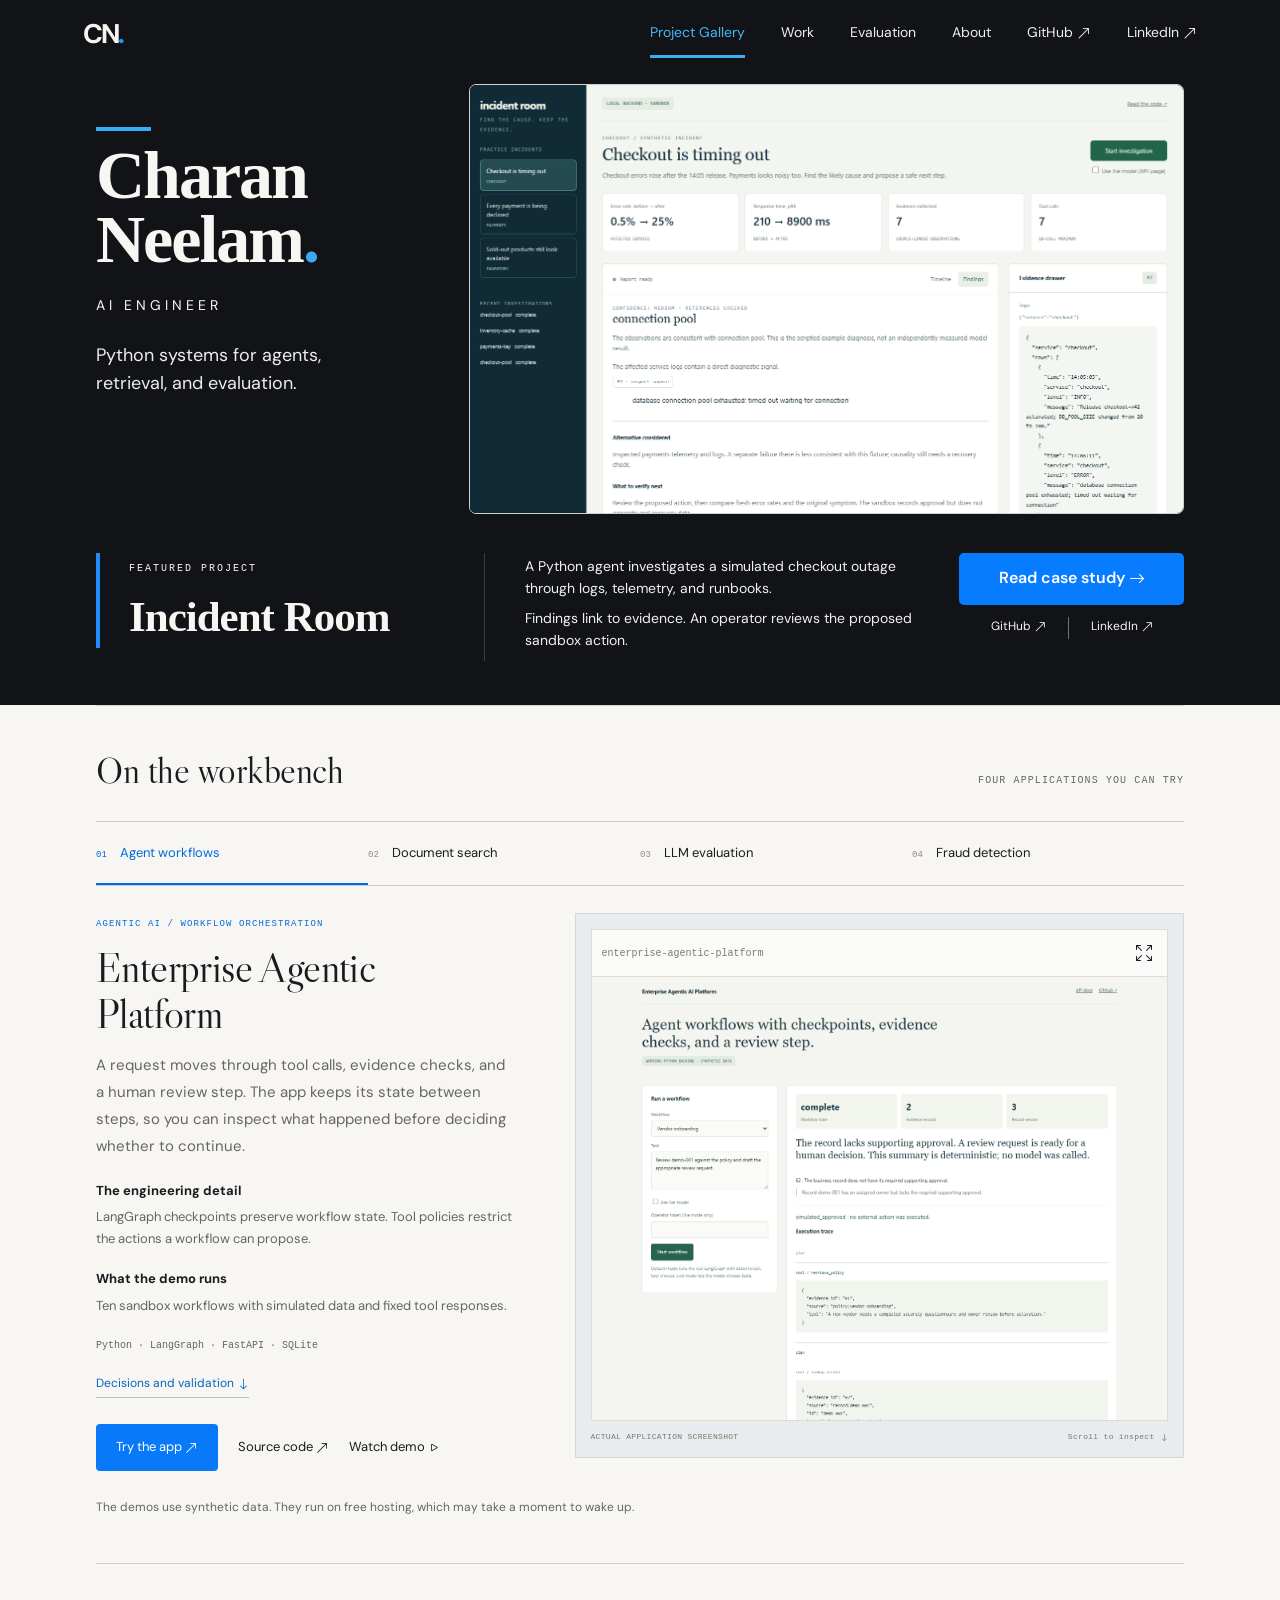
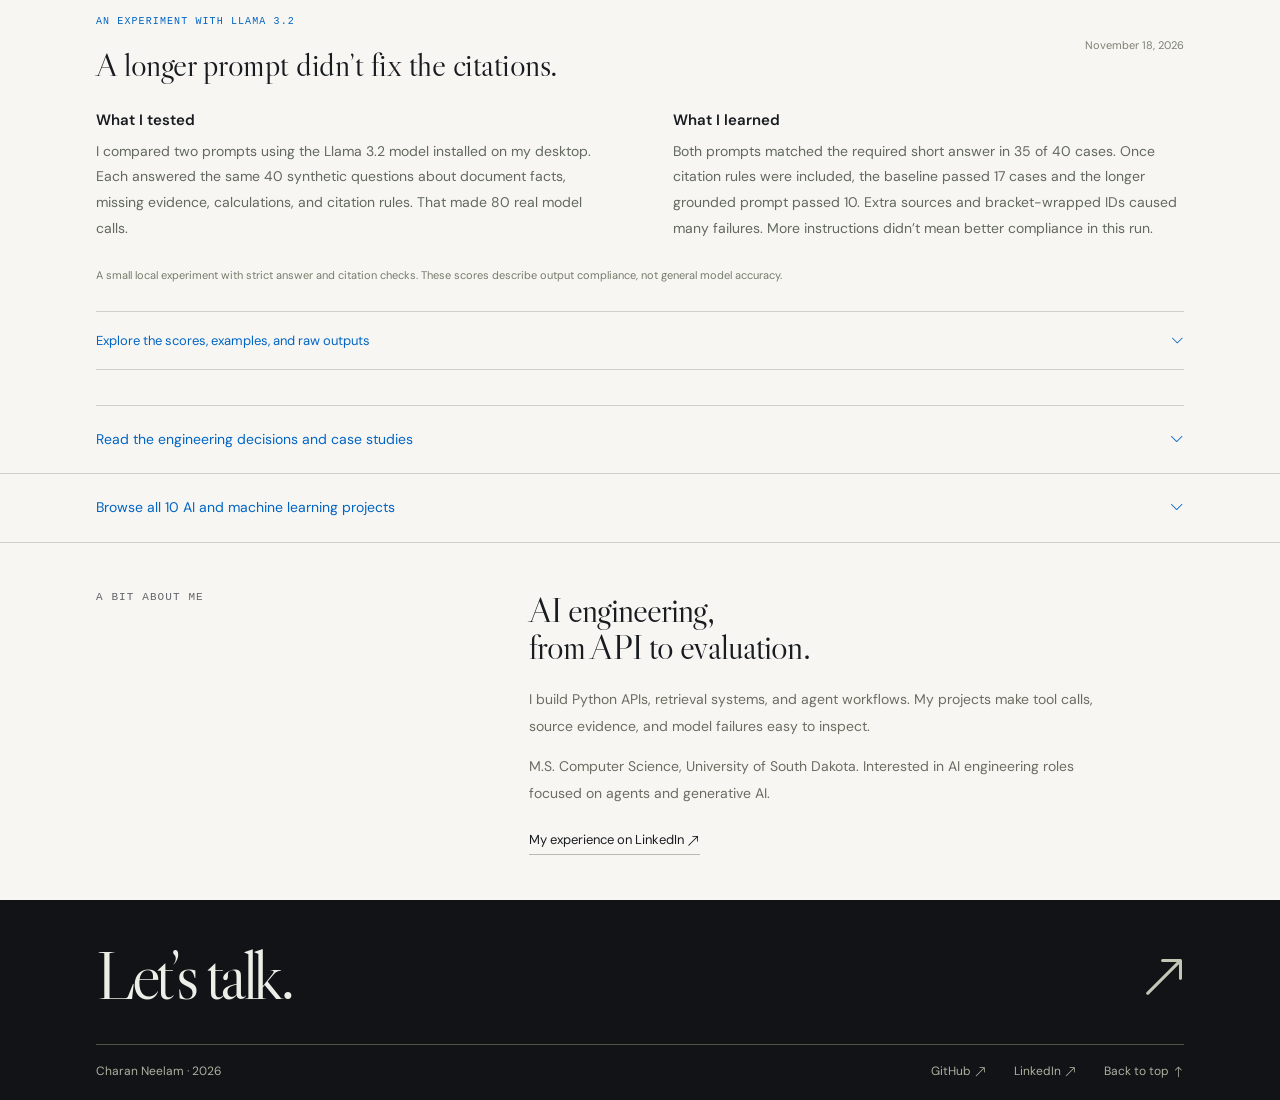
==== commit 83c76f6d: "Remove recruiter inbox demo from portfolio" ====
--- a/index.html
+++ b/index.html
@@ -1,6 +1,6 @@
 <!doctype html>
 <html lang="en"><head><meta charset="UTF-8"><meta name="viewport" content="width=device-width,initial-scale=1"><meta name="description" content="Charan Neelam — AI engineer. Agent workflows, retrieval systems, model evaluation, and Python APIs."><meta name="theme-color" content="#f7f7f4"><title>Charan Neelam — AI Engineer</title><link rel="icon" href="assets/favicon.svg" type="image/svg+xml"><link rel="stylesheet" href="style.css"><link rel="stylesheet" href="gallery.css"><link rel="stylesheet" href="refinements.css"><link rel="stylesheet" href="case-studies.css"><link rel="stylesheet" href="evaluation.css"><link rel="stylesheet" href="evaluation-summary.css"><link rel="stylesheet" href="compact.css"><link rel="stylesheet" href="assets/bootstrap-icons.css"><script src="app.js" defer></script></head><body><a class="skip" href="#main">Skip to content</a>
-<header class="nav"><a class="wordmark" href="#home" aria-label="Charan Neelam home">CN<span>.</span></a><nav aria-label="Main navigation"><a class="current" href="#home">Project Gallery</a><a href="#work">Work</a><a href="#real-evaluation">Evaluation</a><a href="recruiter-agent/">Inbox agent</a><a href="#about">About</a><a class="social-nav" href="https://github.com/charanneelam123-dot" target="_blank" rel="noopener">GitHub <i class="bi bi-arrow-up-right" aria-hidden="true"></i></a><a class="social-nav" href="https://www.linkedin.com/in/charanneelam/" target="_blank" rel="noopener">LinkedIn <i class="bi bi-arrow-up-right" aria-hidden="true"></i></a></nav></header>
+<header class="nav"><a class="wordmark" href="#home" aria-label="Charan Neelam home">CN<span>.</span></a><nav aria-label="Main navigation"><a class="current" href="#home">Project Gallery</a><a href="#work">Work</a><a href="#real-evaluation">Evaluation</a><a href="#about">About</a><a class="social-nav" href="https://github.com/charanneelam123-dot" target="_blank" rel="noopener">GitHub <i class="bi bi-arrow-up-right" aria-hidden="true"></i></a><a class="social-nav" href="https://www.linkedin.com/in/charanneelam/" target="_blank" rel="noopener">LinkedIn <i class="bi bi-arrow-up-right" aria-hidden="true"></i></a></nav></header>
 <main id="main"><div class="opening"><section id="home" class="gallery-hero shell"><div class="gallery-top"><div class="identity"><h1>Charan<br>Neelam<span>.</span></h1><div class="role">AI ENGINEER</div><p>Python systems for agents,<br>retrieval, and evaluation.</p></div><a class="hero-screen" href="https://github.com/charanneelam123-dot/incident-room" target="_blank" rel="noopener" aria-label="Read the Incident Room project"><img src="assets/incident-room.png" alt="Incident Room dashboard: a simulated checkout outage investigation with logs, findings, and evidence"></a></div><div class="gallery-caption"><div class="featured-name"><span class="label">FEATURED PROJECT</span><h2>Incident Room</h2></div><div class="featured-story"><p>A Python agent investigates a simulated checkout outage through logs, telemetry, and runbooks.</p><p>Findings link to evidence. An operator reviews the proposed sandbox action.</p></div><div class="featured-action"><a class="button" href="#case-incident">Read case study <i class="bi bi-arrow-right" aria-hidden="true"></i></a><div><a href="https://github.com/charanneelam123-dot" target="_blank" rel="noopener">GitHub <i class="bi bi-arrow-up-right" aria-hidden="true"></i></a><a href="https://www.linkedin.com/in/charanneelam/" target="_blank" rel="noopener">LinkedIn <i class="bi bi-arrow-up-right" aria-hidden="true"></i></a></div></div></div></section></div>
 <section class="shell work-section" id="work"><div class="section-top"><h2>On the workbench</h2><span class="label">FOUR APPLICATIONS YOU CAN TRY</span></div><div class="project-tabs" role="tablist" aria-label="Selected applications"><button id="tab-agents" role="tab" aria-selected="true" aria-controls="feature-panel" tabindex="0" data-project="0"><span>01</span> Agent workflows</button><button id="tab-documents" role="tab" aria-selected="false" aria-controls="feature-panel" tabindex="-1" data-project="1"><span>02</span> Document search</button><button id="tab-evaluation" role="tab" aria-selected="false" aria-controls="feature-panel" tabindex="-1" data-project="2"><span>03</span> LLM evaluation</button><button id="tab-fraud" role="tab" aria-selected="false" aria-controls="feature-panel" tabindex="-1" data-project="3"><span>04</span> Fraud detection</button></div>
 <div id="feature-panel" class="feature-panel" role="tabpanel" aria-labelledby="tab-agents" tabindex="0"><div class="feature-info"><div class="feature-category label" id="feature-category">AGENTIC AI / WORKFLOW ORCHESTRATION</div><h3 id="feature-title">Enterprise Agentic Platform</h3><p id="feature-description">A request moves through tool calls, evidence checks, and a human review step. The app keeps its state between steps, so you can inspect what happened before deciding whether to continue.</p><dl id="feature-notes"><div><dt>The engineering detail</dt><dd>LangGraph checkpoints preserve workflow state. Tool policies restrict the actions a workflow can propose.</dd></div><div><dt>What the demo runs</dt><dd>Ten sandbox workflows with simulated data and fixed tool responses.</dd></div></dl><div class="feature-stack" id="feature-stack">Python · LangGraph · FastAPI · SQLite</div><a class="feature-case-link" id="feature-case-link" href="#case-agents">Decisions and validation <i class="bi bi-arrow-down" aria-hidden="true"></i></a><div class="feature-links"><a class="button" id="feature-demo" href="https://enterprise-agentic-platform-s0cj.onrender.com" target="_blank" rel="noopener">Try the app <i class="bi bi-arrow-up-right" aria-hidden="true"></i></a><a id="feature-code" href="https://github.com/charanneelam123-dot/enterprise-agentic-platform" target="_blank" rel="noopener">Source code <i class="bi bi-arrow-up-right" aria-hidden="true"></i></a><button id="feature-video" class="watch" data-video="enterprise-agentic-platform" data-title="Enterprise Agentic Platform">Watch demo <i class="bi bi-play" aria-hidden="true"></i></button></div></div><figure class="screen-frame"><div class="screen-header"><span id="screen-name">enterprise-agentic-platform</span><button id="expand-screen" aria-label="View full application screenshot"><i class="bi bi-arrows-fullscreen" aria-hidden="true"></i></button></div><div class="screen-scroll"><img id="feature-image" src="assets/enterprise-agentic-platform.png" alt="Enterprise Agentic Platform showing a workflow result, evidence, and review controls"></div><figcaption><span>ACTUAL APPLICATION SCREENSHOT</span><span>Scroll to inspect <i class="bi bi-arrow-down" aria-hidden="true"></i></span></figcaption></figure></div><p class="hosting-note">The demos use synthetic data. They run on free hosting, which may take a moment to wake up.</p></section>
